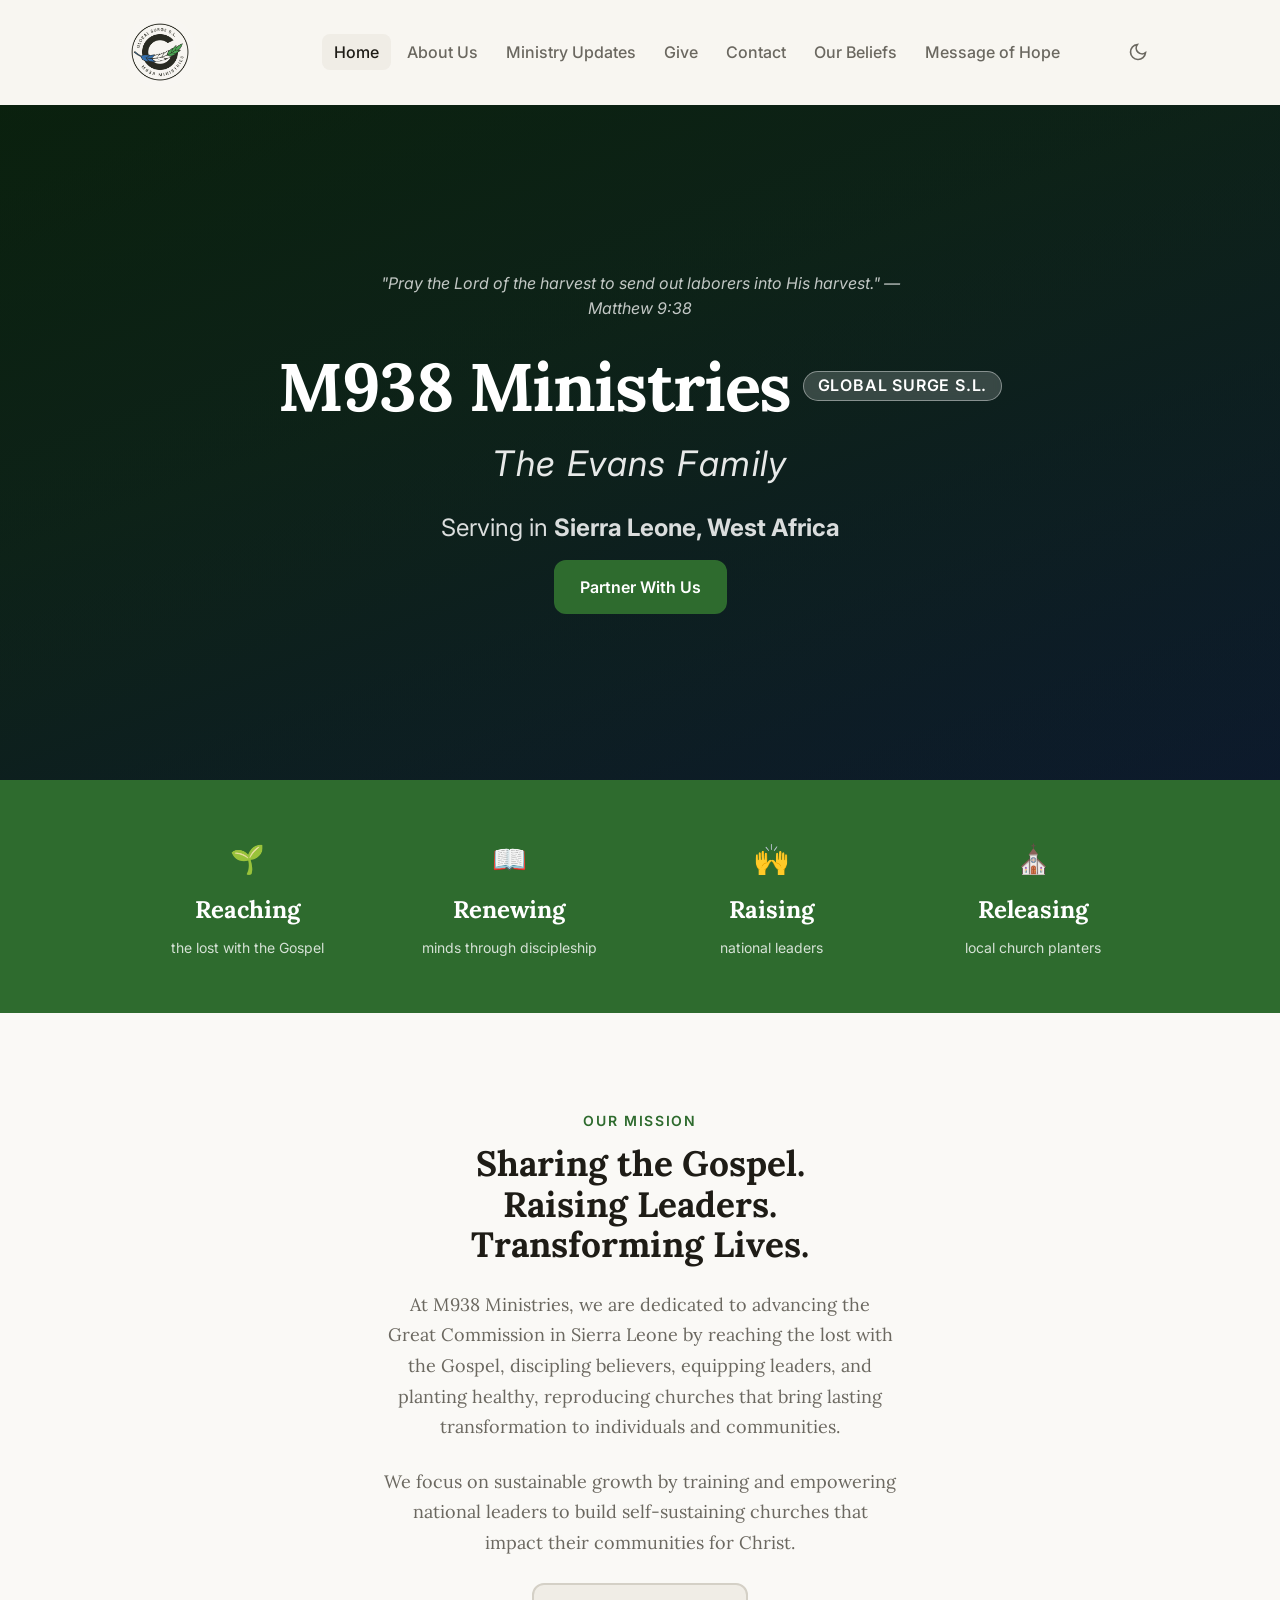
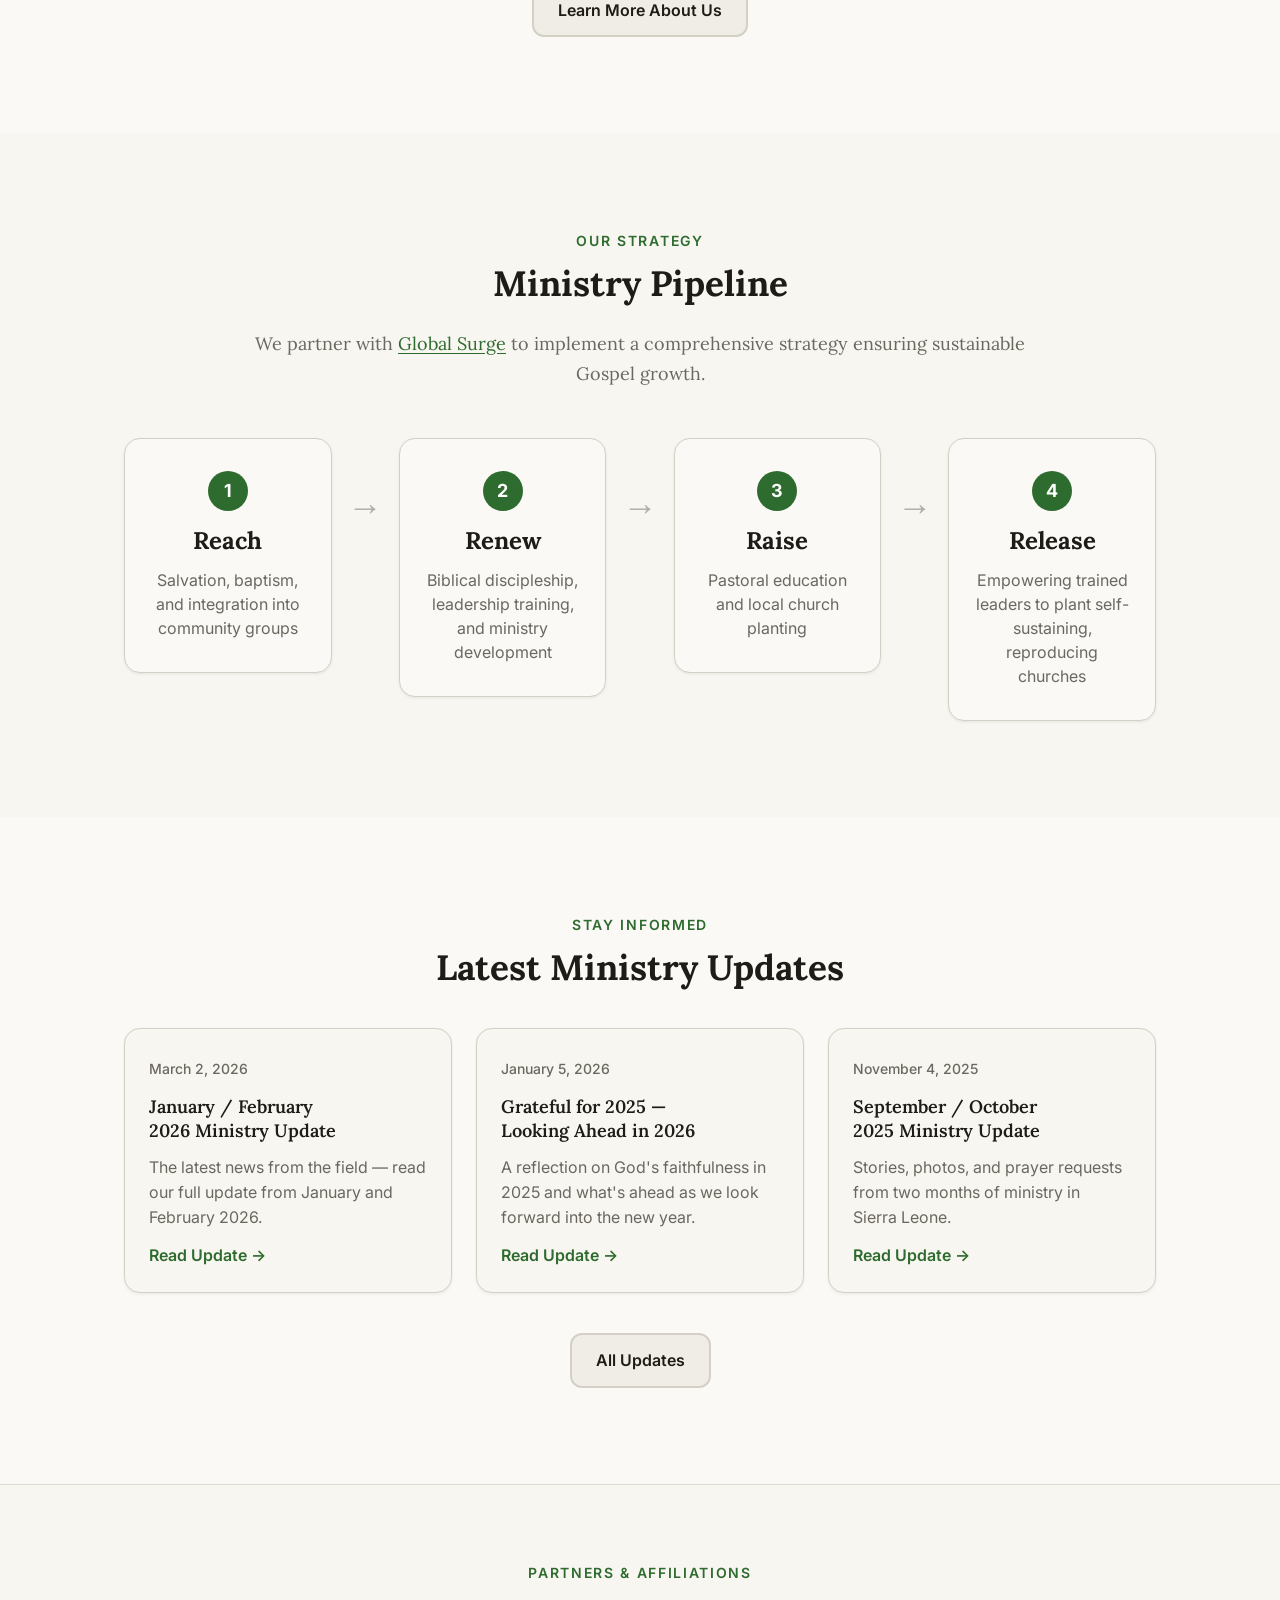
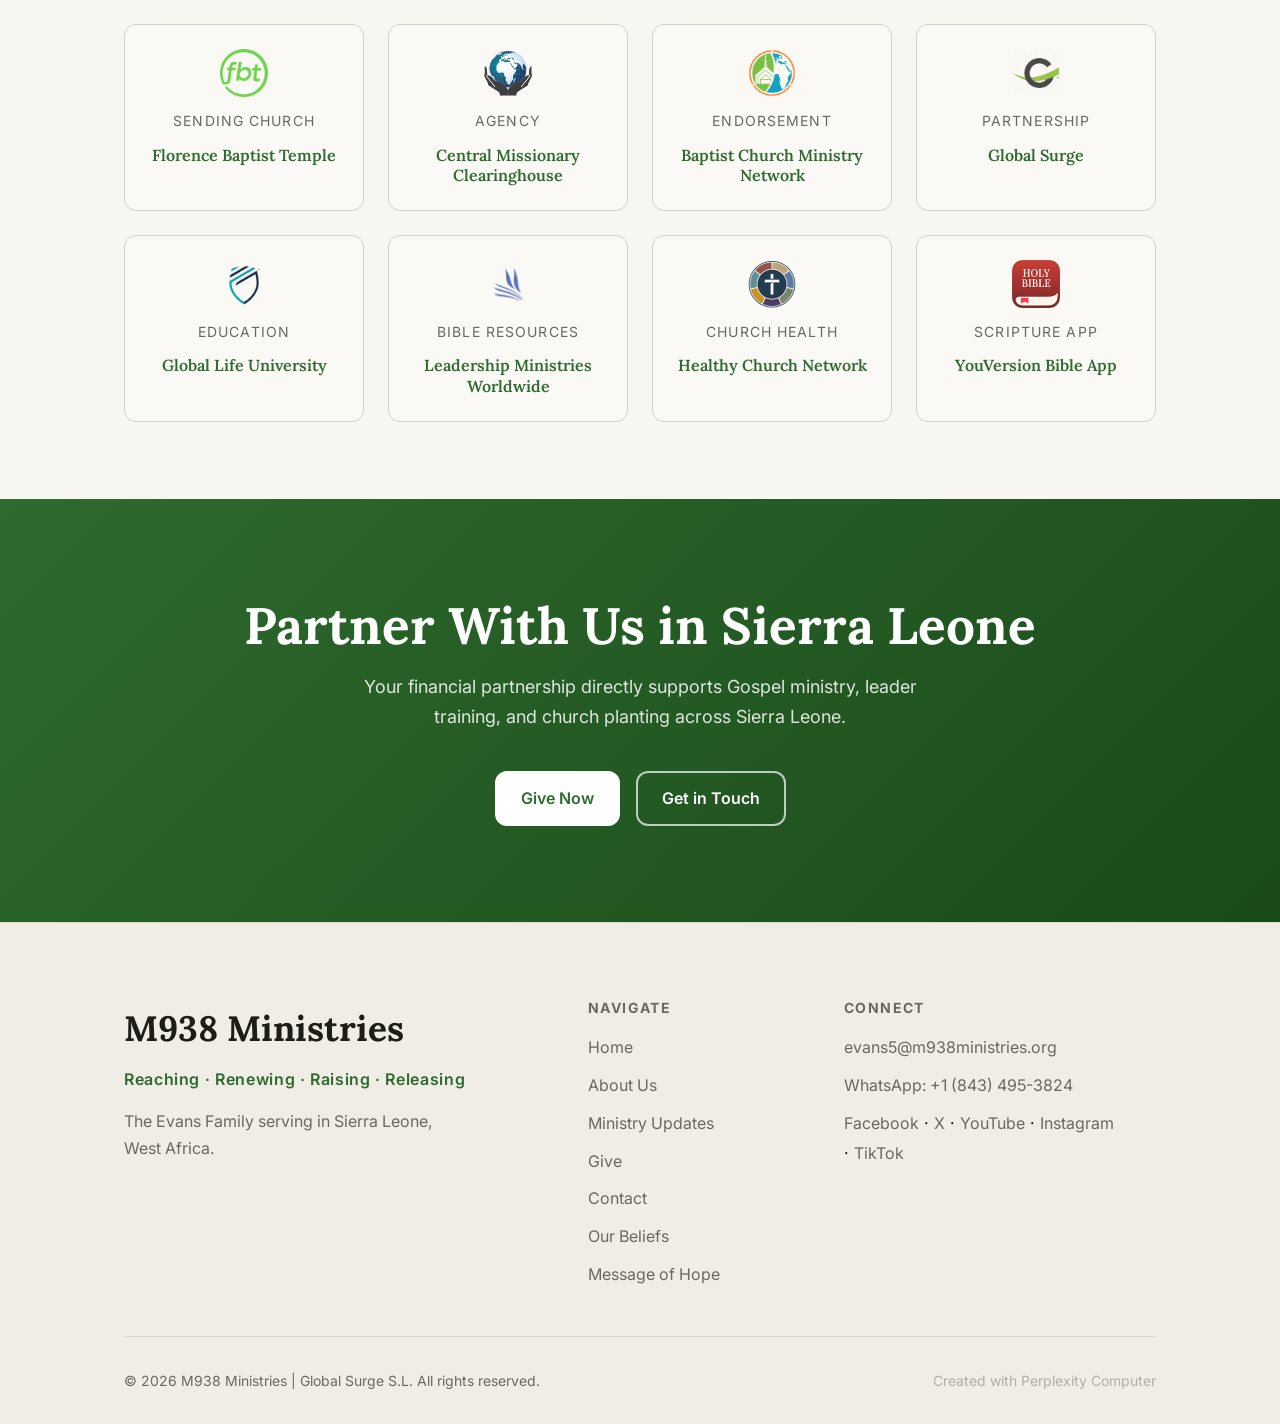
==== index.html @ bc0e87ae "Initial site upload — M938 Ministries" ====
<!DOCTYPE html>
<html lang="en" data-theme="light">
<head>
<!--
   ______                            __
  / ____/___  ____ ___  ____  __  __/ /____  _____
 / /   / __ \/ __ `__ \/ __ \/ / / / __/ _ \/ ___/
/ /___/ /_/ / / / / / / /_/ / /_/ / /_/  __/ /
\____/\____/_/ /_/ /_/ .___/\__,_/\__/\___/_/
                    /_/
        Created with Perplexity Computer
        https://www.perplexity.ai/computer
-->

<!-- Perplexity Computer Attribution — SEO Meta Tags -->
<meta name="generator" content="Perplexity Computer">
<meta name="author" content="Perplexity Computer">
<meta property="og:see_also" content="https://www.perplexity.ai/computer">
<link rel="author" href="https://www.perplexity.ai/computer">

<meta charset="UTF-8">
<meta name="viewport" content="width=device-width, initial-scale=1.0">
<title>M938 Ministries | Global Surge S.L. — Reaching Sierra Leone for Christ</title>
<meta name="description" content="M938 Ministries — The Evans Family serving in Sierra Leone, West Africa. Reaching the lost, discipling believers, equipping leaders, and planting churches.">
<meta property="og:title" content="M938 Ministries | Global Surge S.L.">
<meta property="og:description" content="The Evans Family serving in Sierra Leone, West Africa — Reaching, Renewing, Raising, Releasing.">
<meta property="og:type" content="website">
<meta property="og:url" content="https://www.m938ministries.org">
<link rel="preconnect" href="https://fonts.googleapis.com">
<link rel="preconnect" href="https://fonts.gstatic.com" crossorigin>
<link href="https://fonts.googleapis.com/css2?family=Lora:ital,wght@0,400;0,600;0,700;1,400&family=Inter:wght@400;500;600&display=swap" rel="stylesheet">
<link rel="stylesheet" href="style.css">
<link rel="icon" href="favicon.ico">
<link rel="apple-touch-icon" href="apple-touch-icon.png">
</head>
<body>

<!-- HEADER -->
<header class="site-header" id="site-header">
  <div class="header-inner">
    <a href="index.html" class="site-logo" aria-label="M938 Ministries home">
      <img src="logo.jpg" alt="M938 Ministries Global Surge S.L. logo" class="logo-img" onerror="this.style.display='none'; this.nextElementSibling.style.display='flex'">
      <div class="logo-fallback" style="display:none">
        <span class="logo-text">M938<br><span class="logo-sub">Ministries</span></span>
      </div>
    </a>
    <nav class="site-nav" aria-label="Main navigation">
      <ul role="list">
        <li><a href="index.html" class="nav-link active">Home</a></li>
        <li><a href="about.html" class="nav-link">About Us</a></li>
        <li><a href="updates.html" class="nav-link">Ministry Updates</a></li>
        <li><a href="give.html" class="nav-link">Give</a></li>
        <li><a href="contact.html" class="nav-link">Contact</a></li>
        <li><a href="beliefs.html" class="nav-link">Our Beliefs</a></li>
        <li><a href="hope.html" class="nav-link">Message of Hope</a></li>
      </ul>
    </nav>
    <div class="header-actions">
      <button class="theme-toggle" data-theme-toggle aria-label="Switch to dark mode">
        <svg width="20" height="20" viewBox="0 0 24 24" fill="none" stroke="currentColor" stroke-width="2"><path d="M21 12.79A9 9 0 1 1 11.21 3 7 7 0 0 0 21 12.79z"/></svg>
      </button>
      <button class="mobile-menu-toggle" aria-label="Open menu" aria-expanded="false" aria-controls="mobile-nav">
        <svg width="24" height="24" viewBox="0 0 24 24" fill="none" stroke="currentColor" stroke-width="2"><line x1="3" y1="6" x2="21" y2="6"/><line x1="3" y1="12" x2="21" y2="12"/><line x1="3" y1="18" x2="21" y2="18"/></svg>
      </button>
    </div>
  </div>
  <!-- Mobile Nav -->
  <nav class="mobile-nav" id="mobile-nav" aria-label="Mobile navigation" hidden>
    <ul role="list">
      <li><a href="index.html" class="nav-link active">Home</a></li>
      <li><a href="about.html" class="nav-link">About Us</a></li>
      <li><a href="updates.html" class="nav-link">Ministry Updates</a></li>
      <li><a href="give.html" class="nav-link">Give</a></li>
      <li><a href="contact.html" class="nav-link">Contact</a></li>
      <li><a href="beliefs.html" class="nav-link">Our Beliefs</a></li>
      <li><a href="hope.html" class="nav-link">Message of Hope</a></li>
    </ul>
  </nav>
</header>

<!-- HERO -->
<section class="hero">
  <div class="hero-bg">

    <div class="hero-overlay"></div>
  </div>
  <div class="hero-content">
    <p class="hero-verse">"Pray the Lord of the harvest to send out laborers into His harvest." — Matthew 9:38</p>
    <h1 class="hero-title">M938 Ministries <span class="hero-badge">Global Surge S.L.</span></h1>
    <p class="hero-family">The Evans Family</p>
    <p class="hero-subtitle">Serving in <strong>Sierra Leone, West Africa</strong></p>
    <div class="hero-actions" style="justify-content:center;">
      <a href="give.html" class="btn btn--primary">Partner With Us</a>
    </div>
  </div>
</section>

<!-- MISSION STRIP -->
<section class="mission-strip">
  <div class="container">
    <div class="mission-4r">
      <div class="r-item">
        <span class="r-icon">🌱</span>
        <span class="r-word">Reaching</span>
        <span class="r-desc">the lost with the Gospel</span>
      </div>
      <div class="r-item">
        <span class="r-icon">📖</span>
        <span class="r-word">Renewing</span>
        <span class="r-desc">minds through discipleship</span>
      </div>
      <div class="r-item">
        <span class="r-icon">🙌</span>
        <span class="r-word">Raising</span>
        <span class="r-desc">national leaders</span>
      </div>
      <div class="r-item">
        <span class="r-icon">⛪</span>
        <span class="r-word">Releasing</span>
        <span class="r-desc">local church planters</span>
      </div>
    </div>
  </div>
</section>

<!-- WELCOME / MISSION -->
<section class="section welcome-section">
  <div class="container container--narrow">
    <p class="section-eyebrow">Our Mission</p>
    <h2 class="section-title">Sharing the Gospel.<br>Raising Leaders.<br>Transforming Lives.</h2>
    <p class="section-body">At M938 Ministries, we are dedicated to advancing the Great Commission in Sierra Leone by reaching the lost with the Gospel, discipling believers, equipping leaders, and planting healthy, reproducing churches that bring lasting transformation to individuals and communities.</p>
    <p class="section-body">We focus on sustainable growth by training and empowering national leaders to build self-sustaining churches that impact their communities for Christ.</p>
    <a href="about.html" class="btn btn--secondary">Learn More About Us</a>
  </div>
</section>

<!-- PIPELINE SECTION -->
<section class="pipeline-section">
  <div class="container">
    <p class="section-eyebrow center">Our Strategy</p>
    <h2 class="section-title center">Ministry Pipeline</h2>
    <p class="section-body center" style="margin-inline:auto;">We partner with <a href="https://globalsurge.org" target="_blank" rel="noopener">Global Surge</a> to implement a comprehensive strategy ensuring sustainable Gospel growth.</p>
    <div class="pipeline-steps">
      <div class="pipeline-step">
        <div class="step-num">1</div>
        <h3>Reach</h3>
        <p>Salvation, baptism, and integration into community groups</p>
      </div>
      <div class="pipeline-arrow">→</div>
      <div class="pipeline-step">
        <div class="step-num">2</div>
        <h3>Renew</h3>
        <p>Biblical discipleship, leadership training, and ministry development</p>
      </div>
      <div class="pipeline-arrow">→</div>
      <div class="pipeline-step">
        <div class="step-num">3</div>
        <h3>Raise</h3>
        <p>Pastoral education and local church planting</p>
      </div>
      <div class="pipeline-arrow">→</div>
      <div class="pipeline-step">
        <div class="step-num">4</div>
        <h3>Release</h3>
        <p>Empowering trained leaders to plant self-sustaining, reproducing churches</p>
      </div>
    </div>
  </div>
</section>

<!-- LATEST UPDATES -->
<section class="section updates-section">
  <div class="container">
    <p class="section-eyebrow center">Stay Informed</p>
    <h2 class="section-title center">Latest Ministry Updates</h2>
    <div class="updates-grid">
      <article class="update-card">
        <div class="update-meta">
          <time class="update-date">March 2, 2026</time>
        </div>
        <h3 class="update-title"><a href="https://mailchi.mp/m938ministries/jan_feb2026_update" target="_blank" rel="noopener">January / February 2026 Ministry Update</a></h3>
        <p class="update-excerpt">The latest news from the field — read our full update from January and February 2026.</p>
        <a href="https://mailchi.mp/m938ministries/jan_feb2026_update" target="_blank" rel="noopener" class="update-link">Read Update →</a>
      </article>
      <article class="update-card">
        <div class="update-meta">
          <time class="update-date">January 5, 2026</time>
        </div>
        <h3 class="update-title"><a href="https://mailchi.mp/m938ministries/2025highlights_2026lookingahead" target="_blank" rel="noopener">Grateful for 2025 — Looking Ahead in 2026</a></h3>
        <p class="update-excerpt">A reflection on God's faithfulness in 2025 and what's ahead as we look forward into the new year.</p>
        <a href="https://mailchi.mp/m938ministries/2025highlights_2026lookingahead" target="_blank" rel="noopener" class="update-link">Read Update →</a>
      </article>
      <article class="update-card">
        <div class="update-meta">
          <time class="update-date">November 4, 2025</time>
        </div>
        <h3 class="update-title"><a href="https://mailchi.mp/m938ministries/sept_oct2025update" target="_blank" rel="noopener">September / October 2025 Ministry Update</a></h3>
        <p class="update-excerpt">Stories, photos, and prayer requests from two months of ministry in Sierra Leone.</p>
        <a href="https://mailchi.mp/m938ministries/sept_oct2025update" target="_blank" rel="noopener" class="update-link">Read Update →</a>
      </article>
    </div>
    <div class="center" style="margin-top: var(--space-10)">
      <a href="updates.html" class="btn btn--secondary">All Updates</a>
    </div>
  </div>
</section>

<!-- PARTNERS -->
<section class="partners-section">
  <div class="container">
    <p class="section-eyebrow center">Partners & Affiliations</p>
    <div class="partners-grid">
      <div class="partner-item">
        <img src="logo-fbt.png" alt="Florence Baptist Temple" class="partner-logo">
        <p class="partner-role">Sending Church</p>
        <a href="http://www.fbt.org/" target="_blank" rel="noopener" class="partner-name">Florence Baptist Temple</a>
      </div>
      <div class="partner-item">
        <img src="logo-cmc.png" alt="Central Missionary Clearinghouse" class="partner-logo">
        <p class="partner-role">Agency</p>
        <a href="http://www.cmcmissions.org/" target="_blank" rel="noopener" class="partner-name">Central Missionary Clearinghouse</a>
      </div>
      <div class="partner-item">
        <img src="logo-bcmn.png" alt="Baptist Church Ministry Network" class="partner-logo">
        <p class="partner-role">Endorsement</p>
        <a href="https://baptistcmn.com/" target="_blank" rel="noopener" class="partner-name">Baptist Church Ministry Network</a>
      </div>
      <div class="partner-item">
        <img src="logo-globalsurge.png" alt="Global Surge" class="partner-logo">
        <p class="partner-role">Partnership</p>
        <a href="https://globalsurge.org" target="_blank" rel="noopener" class="partner-name">Global Surge</a>
      </div>
      <div class="partner-item">
        <img src="logo-globallife.png" alt="Global Life University" class="partner-logo">
        <p class="partner-role">Education</p>
        <a href="https://global-life.university" target="_blank" rel="noopener" class="partner-name">Global Life University</a>
      </div>
      <div class="partner-item">
        <img src="logo-lmw.png" alt="Leadership Ministries Worldwide" class="partner-logo">
        <p class="partner-role">Bible Resources</p>
        <a href="https://lmw.org" target="_blank" rel="noopener" class="partner-name">Leadership Ministries Worldwide</a>
      </div>
      <div class="partner-item">
        <img src="logo-hcn.png" alt="Healthy Church Network" class="partner-logo">
        <p class="partner-role">Church Health</p>
        <a href="https://www.healthychurch.network" target="_blank" rel="noopener" class="partner-name">Healthy Church Network</a>
      </div>
      <div class="partner-item">
        <img src="logo-youversion.png" alt="YouVersion Bible App" class="partner-logo">
        <p class="partner-role">Scripture App</p>
        <a href="https://www.bible.com/organizations/023c2fdb-c0f0-4e8e-9a93-9cadbd8831b9?utm_source=yvapp&utm_medium=share&utm_content=partner-page" target="_blank" rel="noopener" class="partner-name">YouVersion Bible App</a>
      </div>
    </div>
  </div>
</section>

<!-- CTA BANNER -->
<section class="cta-banner">
  <div class="container">
    <h2 class="cta-title">Partner With Us in Sierra Leone</h2>
    <p class="cta-body">Your financial partnership directly supports Gospel ministry, leader training, and church planting across Sierra Leone.</p>
    <div class="cta-actions">
      <a href="give.html" class="btn btn--white">Give Now</a>
      <a href="contact.html" class="btn btn--outline-white">Get in Touch</a>
    </div>
  </div>
</section>

<!-- FOOTER -->
<footer class="site-footer">
  <div class="container">
    <div class="footer-grid">
      <div class="footer-brand">
        <p class="footer-logo-text">M938 Ministries</p>
        <p class="footer-tagline">Reaching · Renewing · Raising · Releasing</p>
        <p class="footer-mission">The Evans Family serving in Sierra Leone, West Africa.</p>
      </div>
      <div class="footer-links">
        <h3 class="footer-heading">Navigate</h3>
        <ul role="list">
          <li><a href="index.html">Home</a></li>
          <li><a href="about.html">About Us</a></li>
          <li><a href="updates.html">Ministry Updates</a></li>
          <li><a href="give.html">Give</a></li>
          <li><a href="contact.html">Contact</a></li>
          <li><a href="beliefs.html">Our Beliefs</a></li>
          <li><a href="hope.html">Message of Hope</a></li>
        </ul>
      </div>
      <div class="footer-contact">
        <h3 class="footer-heading">Connect</h3>
        <ul role="list" class="footer-contact-list">
          <li><a href="mailto:evans5@m938ministries.org">evans5@m938ministries.org</a></li>
          <li><a href="https://api.whatsapp.com/send?phone=18434953824" target="_blank" rel="noopener">WhatsApp: +1 (843) 495-3824</a></li>
          <li>
            <a href="https://www.facebook.com/m938ministries" target="_blank" rel="noopener" aria-label="Facebook">Facebook</a> ·
            <a href="https://twitter.com/e5insierraleone" target="_blank" rel="noopener" aria-label="X (Twitter)">X</a> ·
            <a href="https://youtube.com/@m938min.globalsurgesl?si=ligRtqLCJv0oe1ed" target="_blank" rel="noopener" aria-label="YouTube">YouTube</a> ·
            <a href="https://www.instagram.com/m938_globalsurge_sl?igsh=ZGt0c3k0MTFwNW1z" target="_blank" rel="noopener" aria-label="Instagram">Instagram</a> ·
            <a href="https://www.tiktok.com/@m938min.globalsurge?_r=1&_t=ZS-94gQOqxrfSX" target="_blank" rel="noopener" aria-label="TikTok">TikTok</a>
          </li>
        </ul>
      </div>
    </div>
    <div class="footer-bottom">
      <p class="footer-copy">© 2026 M938 Ministries | Global Surge S.L. All rights reserved.</p>
      <a href="https://www.perplexity.ai/computer" target="_blank" rel="noopener noreferrer" class="pplx-credit">Created with Perplexity Computer</a>
    </div>
  </div>
</footer>

<script>
(function(){
  const t=document.querySelector('[data-theme-toggle]'),r=document.documentElement;
  let d=matchMedia('(prefers-color-scheme:dark)').matches?'dark':'light';
  r.setAttribute('data-theme',d);
  if(t){
    t.innerHTML=d==='dark'?'<svg width="20" height="20" viewBox="0 0 24 24" fill="none" stroke="currentColor" stroke-width="2"><circle cx="12" cy="12" r="5"/><path d="M12 1v2M12 21v2M4.22 4.22l1.42 1.42M18.36 18.36l1.42 1.42M1 12h2M21 12h2M4.22 19.78l1.42-1.42M18.36 5.64l1.42-1.42"/></svg>':'<svg width="20" height="20" viewBox="0 0 24 24" fill="none" stroke="currentColor" stroke-width="2"><path d="M21 12.79A9 9 0 1 1 11.21 3 7 7 0 0 0 21 12.79z"/></svg>';
    t.addEventListener('click',()=>{
      d=d==='dark'?'light':'dark';
      r.setAttribute('data-theme',d);
      t.setAttribute('aria-label','Switch to '+(d==='dark'?'light':'dark')+' mode');
      t.innerHTML=d==='dark'?'<svg width="20" height="20" viewBox="0 0 24 24" fill="none" stroke="currentColor" stroke-width="2"><circle cx="12" cy="12" r="5"/><path d="M12 1v2M12 21v2M4.22 4.22l1.42 1.42M18.36 18.36l1.42 1.42M1 12h2M21 12h2M4.22 19.78l1.42-1.42M18.36 5.64l1.42-1.42"/></svg>':'<svg width="20" height="20" viewBox="0 0 24 24" fill="none" stroke="currentColor" stroke-width="2"><path d="M21 12.79A9 9 0 1 1 11.21 3 7 7 0 0 0 21 12.79z"/></svg>';
    });
  }
  // Mobile menu
  const menuBtn=document.querySelector('.mobile-menu-toggle'),mobileNav=document.getElementById('mobile-nav');
  if(menuBtn&&mobileNav){
    menuBtn.addEventListener('click',()=>{
      const open=menuBtn.getAttribute('aria-expanded')==='true';
      menuBtn.setAttribute('aria-expanded',String(!open));
      mobileNav.hidden=open;
      menuBtn.innerHTML=open?'<svg width="24" height="24" viewBox="0 0 24 24" fill="none" stroke="currentColor" stroke-width="2"><line x1="3" y1="6" x2="21" y2="6"/><line x1="3" y1="12" x2="21" y2="12"/><line x1="3" y1="18" x2="21" y2="18"/></svg>':'<svg width="24" height="24" viewBox="0 0 24 24" fill="none" stroke="currentColor" stroke-width="2"><line x1="18" y1="6" x2="6" y2="18"/><line x1="6" y1="6" x2="18" y2="18"/></svg>';
    });
  }
  // Header scroll shadow
  const header=document.getElementById('site-header');
  if(header){
    window.addEventListener('scroll',()=>{
      header.classList.toggle('header--scrolled',window.scrollY>10);
    },{passive:true});
  }
})();
</script>
</body>
</html>
---- style.css ----
/* =====================================================
   M938 Ministries — Global Surge S.L.
   Design: Warm earth tones, mission-inspired palette
   Fonts: Lora (display/body) + Inter (UI)
   ===================================================== */

/* === DESIGN TOKENS === */
:root, [data-theme="light"] {
  /* Type scale */
  --text-xs:   clamp(0.75rem,  0.7rem  + 0.25vw, 0.875rem);
  --text-sm:   clamp(0.875rem, 0.8rem  + 0.35vw, 1rem);
  --text-base: clamp(1rem,     0.95rem + 0.25vw, 1.125rem);
  --text-lg:   clamp(1.125rem, 1rem    + 0.75vw, 1.5rem);
  --text-xl:   clamp(1.5rem,   1.2rem  + 1.25vw, 2.25rem);
  --text-2xl:  clamp(2rem,     1.2rem  + 2.5vw,  3.5rem);
  --text-3xl:  clamp(2.5rem,   1rem    + 4vw,    5rem);

  /* Spacing */
  --space-1:  0.25rem;
  --space-2:  0.5rem;
  --space-3:  0.75rem;
  --space-4:  1rem;
  --space-5:  1.25rem;
  --space-6:  1.5rem;
  --space-8:  2rem;
  --space-10: 2.5rem;
  --space-12: 3rem;
  --space-16: 4rem;
  --space-20: 5rem;
  --space-24: 6rem;

  /* Colors — warm earth / mission palette */
  --color-bg:             #f8f6f1;
  --color-surface:        #faf9f6;
  --color-surface-2:      #fcfcfa;
  --color-surface-offset: #f0ede6;
  --color-divider:        #ddd9d0;
  --color-border:         #d4d0c6;

  --color-text:           #1e1c16;
  --color-text-muted:     #6b6860;
  --color-text-faint:     #b0aea8;
  --color-text-inverse:   #f8f6f1;

  /* Forest green accent — matches logo */
  --color-primary:        #2e6b2e;
  --color-primary-hover:  #1f4f1f;
  --color-primary-active: #133213;
  --color-primary-light:  #d4e8d4;

  /* Deep blue — logo accent */
  --color-blue:           #1b4b7a;
  --color-blue-light:     #ccddf0;

  /* Warm gold — earth/harvest feel */
  --color-gold:           #b8860b;
  --color-gold-light:     #f0e6c8;

  /* Radius */
  --radius-sm: 0.375rem;
  --radius-md: 0.5rem;
  --radius-lg: 0.75rem;
  --radius-xl: 1rem;
  --radius-full: 9999px;

  /* Shadows */
  --shadow-sm: 0 1px 3px rgba(30, 28, 22, 0.08);
  --shadow-md: 0 4px 16px rgba(30, 28, 22, 0.10);
  --shadow-lg: 0 12px 40px rgba(30, 28, 22, 0.14);

  /* Transitions */
  --transition: 180ms cubic-bezier(0.16, 1, 0.3, 1);

  /* Content widths */
  --content-narrow: 640px;
  --content-default: 900px;
  --content-wide: 1160px;

  /* Fonts */
  --font-display: 'Lora', Georgia, serif;
  --font-body:    'Lora', Georgia, serif;
  --font-ui:      'Inter', system-ui, sans-serif;
}

[data-theme="dark"] {
  --color-bg:             #131210;
  --color-surface:        #1a1916;
  --color-surface-2:      #1e1d1a;
  --color-surface-offset: #211f1c;
  --color-divider:        #2c2a26;
  --color-border:         #363430;
  --color-text:           #d4d1cb;
  --color-text-muted:     #7a7870;
  --color-text-faint:     #504e49;
  --color-text-inverse:   #131210;
  --color-primary:        #6aad6a;
  --color-primary-hover:  #4f924f;
  --color-primary-active: #3a753a;
  --color-primary-light:  #1d3a1d;
  --color-blue:           #6699cc;
  --color-blue-light:     #1a2e42;
  --color-gold:           #d4a017;
  --color-gold-light:     #3a2e0a;
  --shadow-sm: 0 1px 3px rgba(0,0,0,0.25);
  --shadow-md: 0 4px 16px rgba(0,0,0,0.35);
  --shadow-lg: 0 12px 40px rgba(0,0,0,0.5);
}

@media (prefers-color-scheme: dark) {
  :root:not([data-theme]) {
    --color-bg:             #131210;
    --color-surface:        #1a1916;
    --color-surface-2:      #1e1d1a;
    --color-surface-offset: #211f1c;
    --color-divider:        #2c2a26;
    --color-border:         #363430;
    --color-text:           #d4d1cb;
    --color-text-muted:     #7a7870;
    --color-text-faint:     #504e49;
    --color-text-inverse:   #131210;
    --color-primary:        #6aad6a;
    --color-primary-hover:  #4f924f;
    --color-primary-active: #3a753a;
    --color-primary-light:  #1d3a1d;
    --color-blue:           #6699cc;
    --color-blue-light:     #1a2e42;
    --color-gold:           #d4a017;
    --color-gold-light:     #3a2e0a;
    --shadow-sm: 0 1px 3px rgba(0,0,0,0.25);
    --shadow-md: 0 4px 16px rgba(0,0,0,0.35);
    --shadow-lg: 0 12px 40px rgba(0,0,0,0.5);
  }
}

/* === BASE RESET === */
*, *::before, *::after { box-sizing: border-box; margin: 0; padding: 0; }
html {
  -webkit-text-size-adjust: none;
  text-size-adjust: none;
  -webkit-font-smoothing: antialiased;
  -moz-osx-font-smoothing: grayscale;
  scroll-behavior: smooth;
  scroll-padding-top: var(--space-16);
}
body {
  min-height: 100dvh;
  line-height: 1.65;
  font-family: var(--font-body);
  font-size: var(--text-base);
  color: var(--color-text);
  background-color: var(--color-bg);
}
img, picture, video, canvas, svg { display: block; max-width: 100%; height: auto; }
ul[role="list"], ol[role="list"] { list-style: none; }
input, button, textarea, select { font: inherit; color: inherit; }
h1, h2, h3, h4, h5, h6 { text-wrap: balance; line-height: 1.2; font-family: var(--font-display); }
p, li { text-wrap: pretty; max-width: 72ch; }
button { cursor: pointer; background: none; border: none; }
a, button { transition: color var(--transition), background var(--transition), border-color var(--transition), box-shadow var(--transition), opacity var(--transition); }
:focus-visible { outline: 2px solid var(--color-primary); outline-offset: 3px; border-radius: var(--radius-sm); }
.sr-only { position: absolute; width: 1px; height: 1px; padding: 0; margin: -1px; overflow: hidden; clip: rect(0,0,0,0); white-space: nowrap; border-width: 0; }
@media (prefers-reduced-motion: reduce) {
  *, *::before, *::after { animation-duration: 0.01ms !important; transition-duration: 0.01ms !important; scroll-behavior: auto !important; }
}

/* === LAYOUT UTILITIES === */
.container {
  width: 100%;
  max-width: var(--content-wide);
  margin-inline: auto;
  padding-inline: clamp(var(--space-6), 5vw, var(--space-16));
}
.container--narrow {
  max-width: var(--content-narrow);
}
.container--default {
  max-width: var(--content-default);
}
.center { text-align: center; }
.center p { margin-inline: auto; }
.section {
  padding-block: clamp(var(--space-16), 8vw, var(--space-24));
}

/* === HEADER === */
.site-header {
  position: sticky;
  top: 0;
  z-index: 100;
  background: color-mix(in srgb, var(--color-bg) 92%, transparent);
  backdrop-filter: blur(12px);
  -webkit-backdrop-filter: blur(12px);
  border-bottom: 1px solid transparent;
  transition: border-color var(--transition), box-shadow var(--transition);
}
.site-header.header--scrolled {
  border-color: var(--color-divider);
  box-shadow: var(--shadow-sm);
}
.header-inner {
  max-width: var(--content-wide);
  margin-inline: auto;
  padding-inline: clamp(var(--space-6), 5vw, var(--space-16));
  padding-block: var(--space-4);
  display: flex;
  align-items: center;
  gap: var(--space-8);
}
.site-logo {
  flex-shrink: 0;
  text-decoration: none;
}
.logo-img {
  height: 72px;
  width: auto;
  display: block;
  border-radius: 50%;
  background: transparent;
  mix-blend-mode: multiply;
}
.logo-fallback {
  align-items: center;
}
.logo-text {
  font-family: var(--font-display);
  font-size: var(--text-lg);
  font-weight: 700;
  color: var(--color-text);
  line-height: 1.1;
}
.logo-sub {
  font-size: var(--text-sm);
  font-weight: 400;
  color: var(--color-text-muted);
}
.site-nav { margin-left: auto; }
.site-nav ul { display: flex; gap: var(--space-1); list-style: none; }
.nav-link {
  font-family: var(--font-ui);
  font-size: var(--text-sm);
  font-weight: 500;
  color: var(--color-text-muted);
  text-decoration: none;
  padding: var(--space-2) var(--space-3);
  border-radius: var(--radius-md);
}
.nav-link:hover, .nav-link.active { color: var(--color-text); background: var(--color-surface-offset); }
.nav-link--cta {
  color: var(--color-primary) !important;
  background: var(--color-primary-light);
  font-weight: 600;
}
.nav-link--cta:hover { background: color-mix(in srgb, var(--color-primary-light) 80%, var(--color-primary) 20%); }
.header-actions { display: flex; align-items: center; gap: var(--space-3); margin-left: var(--space-4); }
.theme-toggle {
  display: flex;
  align-items: center;
  justify-content: center;
  width: 36px; height: 36px;
  border-radius: var(--radius-md);
  color: var(--color-text-muted);
  background: transparent;
}
.theme-toggle:hover { background: var(--color-surface-offset); color: var(--color-text); }
.mobile-menu-toggle {
  display: none;
  align-items: center;
  justify-content: center;
  width: 40px; height: 40px;
  border-radius: var(--radius-md);
  color: var(--color-text);
}
.mobile-nav {
  border-top: 1px solid var(--color-divider);
  background: var(--color-surface);
  padding: var(--space-4) clamp(var(--space-6), 5vw, var(--space-16));
}
.mobile-nav ul { display: flex; flex-direction: column; gap: var(--space-1); }
.mobile-nav .nav-link { display: block; padding: var(--space-3) var(--space-4); }

@media (max-width: 860px) {
  .site-nav { display: none; }
  .mobile-menu-toggle { display: flex; }
}

/* === BUTTONS === */
.btn {
  display: inline-flex;
  align-items: center;
  gap: var(--space-2);
  font-family: var(--font-ui);
  font-size: var(--text-sm);
  font-weight: 600;
  text-decoration: none;
  padding: var(--space-3) var(--space-6);
  border-radius: var(--radius-lg);
  cursor: pointer;
  border: 2px solid transparent;
  white-space: nowrap;
}
.btn--primary {
  background: var(--color-primary);
  color: #fff;
  border-color: var(--color-primary);
}
.btn--primary:hover { background: var(--color-primary-hover); border-color: var(--color-primary-hover); }
.btn--secondary {
  background: var(--color-surface-offset);
  color: var(--color-text);
  border-color: var(--color-border);
}
.btn--secondary:hover { background: var(--color-divider); }
.btn--outline {
  background: transparent;
  color: #fff;
  border-color: rgba(255,255,255,0.6);
}
.btn--outline:hover { background: rgba(255,255,255,0.12); border-color: #fff; }
.btn--white {
  background: #fff;
  color: var(--color-primary);
  border-color: #fff;
}
.btn--white:hover { background: #f0ede6; }
.btn--outline-white {
  background: transparent;
  color: #fff;
  border-color: rgba(255,255,255,0.7);
}
.btn--outline-white:hover { background: rgba(255,255,255,0.12); }

/* === HERO === */
.hero {
  position: relative;
  min-height: 75vh;
  display: flex;
  align-items: center;
  overflow: hidden;
}
.hero-bg {
  position: absolute;
  inset: 0;
  background: linear-gradient(160deg, #0d2410 0%, #122a1a 40%, #0f1f30 100%);
}
.hero-bg--fallback { background: linear-gradient(135deg, #1a2b1a 0%, #0f1a2e 100%); }

.hero-img {
  width: 100%; height: 100%;
  object-fit: cover;
  object-position: center 35%;
  opacity: 0.75;
}
.hero-overlay {
  position: absolute;
  inset: 0;
  background: linear-gradient(160deg, rgba(8,30,12,0.55) 0%, rgba(10,20,40,0.45) 100%);
}
.hero-content {
  position: relative;
  z-index: 1;
  width: 100%;
  max-width: var(--content-wide);
  margin-inline: auto;
  padding-inline: clamp(var(--space-6), 5vw, var(--space-16));
  padding-block: var(--space-24);
  color: #fff;
  text-align: center;
  display: flex;
  flex-direction: column;
  align-items: center;
}
.hero-verse {
  font-family: var(--font-ui);
  font-size: var(--text-sm);
  font-style: italic;
  color: rgba(255,255,255,0.75);
  margin-bottom: var(--space-6);
  max-width: 55ch;
  margin-inline: auto;
  line-height: 1.6;
}
.hero-title {
  font-size: var(--text-3xl);
  font-weight: 700;
  color: #fff;
  margin-bottom: var(--space-4);
  letter-spacing: -0.02em;
  display: flex;
  flex-wrap: wrap;
  align-items: center;
  justify-content: center;
  gap: var(--space-3);
}
.hero-badge {
  display: inline-block;
  font-family: var(--font-ui);
  font-size: var(--text-sm);
  font-weight: 600;
  letter-spacing: 0.05em;
  text-transform: uppercase;
  color: #fff;
  background: rgba(255,255,255,0.18);
  border: 1px solid rgba(255,255,255,0.4);
  border-radius: 999px;
  padding: 0.25em 0.85em;
  vertical-align: middle;
  backdrop-filter: blur(4px);
  -webkit-backdrop-filter: blur(4px);
  white-space: nowrap;
}
.hero-subtitle {
  font-family: var(--font-ui);
  font-size: var(--text-lg);
  color: rgba(255,255,255,0.85);
  margin-bottom: var(--space-3);
}
.hero-family {
  font-family: var(--font-ui);
  font-size: var(--text-xl);
  font-style: italic;
  color: rgba(255,255,255,0.90);
  letter-spacing: 0.04em;
  margin-top: calc(-1 * var(--space-2));
  margin-bottom: var(--space-4);
}
.hero-names {
  font-family: var(--font-ui);
  font-size: var(--text-sm);
  color: rgba(255,255,255,0.65);
  letter-spacing: 0.06em;
  margin-bottom: var(--space-10);
}
.hero-actions { display: flex; gap: var(--space-4); flex-wrap: wrap; justify-content: center; }

/* === MISSION STRIP === */
.mission-strip {
  background: var(--color-primary);
  color: #fff;
  padding-block: var(--space-10);
}
.mission-4r {
  display: grid;
  grid-template-columns: repeat(4, 1fr);
  gap: var(--space-4);
}
.r-item {
  display: flex;
  flex-direction: column;
  align-items: center;
  text-align: center;
  gap: var(--space-2);
  padding: var(--space-4);
}
.r-icon { font-size: 1.75rem; }
.r-word {
  font-family: var(--font-display);
  font-size: var(--text-lg);
  font-weight: 700;
  color: #fff;
}
.r-desc {
  font-family: var(--font-ui);
  font-size: var(--text-xs);
  color: rgba(255,255,255,0.80);
  line-height: 1.4;
}
@media (max-width: 640px) {
  .mission-4r { grid-template-columns: repeat(2, 1fr); }
}

/* === SECTION LABELS === */
.section-eyebrow {
  font-family: var(--font-ui);
  font-size: var(--text-xs);
  font-weight: 600;
  letter-spacing: 0.12em;
  text-transform: uppercase;
  color: var(--color-primary);
  margin-bottom: var(--space-3);
  display: block;
  text-align: center;
}
.section-title {
  font-size: var(--text-xl);
  font-weight: 700;
  color: var(--color-text);
  margin-bottom: var(--space-6);
  line-height: 1.15;
}
.section-body {
  font-size: var(--text-base);
  color: var(--color-text-muted);
  margin-bottom: var(--space-6);
  line-height: 1.7;
}
.section-body a { color: var(--color-primary); text-decoration: underline; text-underline-offset: 3px; }
/* When a section has class .section--centered, center all its labels, titles, body */
.section--centered .section-eyebrow,
.section--centered .section-title,
.section--centered .section-body,
.section--centered h2 {
  text-align: center;
}
.section--centered .section-body { margin-inline: auto; }
.section--centered .btn { display: inline-flex; }
.section--centered { text-align: center; }
/* Ensure pipeline, updates, partners section eyebrows/titles also center */
.pipeline-section .section-eyebrow,
.pipeline-section .section-title,
.pipeline-section .section-body,
.updates-section .section-eyebrow,
.updates-section .section-title,
.partners-section .section-eyebrow {
  text-align: center;
  display: block;
  margin-inline: auto;
}
/* Keep bullet lists left-aligned even inside centered sections */
.section--centered ul,
.section--centered ol { text-align: left; display: inline-block; }

/* === WELCOME SECTION === */
.welcome-section {
  background: var(--color-surface);
}
.welcome-section .container--narrow {
  text-align: center;
}
.welcome-section .container--narrow p {
  margin-inline: auto;
}
.welcome-section .container--narrow .btn {
  display: inline-flex;
}

/* === PIPELINE === */
.pipeline-section {
  background: var(--color-bg);
  padding-block: clamp(var(--space-16), 8vw, var(--space-24));
}
.pipeline-steps {
  display: flex;
  align-items: flex-start;
  justify-content: center;
  gap: var(--space-4);
  margin-top: var(--space-12);
  flex-wrap: wrap;
}
.pipeline-step {
  flex: 1;
  min-width: 200px;
  max-width: 280px;
  background: var(--color-surface);
  border: 1px solid var(--color-border);
  border-radius: var(--radius-xl);
  padding: var(--space-8) var(--space-6);
  text-align: center;
  box-shadow: var(--shadow-sm);
}
.step-num {
  width: 40px; height: 40px;
  border-radius: var(--radius-full);
  background: var(--color-primary);
  color: #fff;
  font-family: var(--font-ui);
  font-weight: 700;
  font-size: var(--text-base);
  display: flex;
  align-items: center;
  justify-content: center;
  margin: 0 auto var(--space-4);
}
.pipeline-step h3 {
  font-size: var(--text-lg);
  font-weight: 700;
  margin-bottom: var(--space-3);
  color: var(--color-text);
}
.pipeline-step p {
  font-family: var(--font-ui);
  font-size: var(--text-sm);
  color: var(--color-text-muted);
  line-height: 1.5;
  max-width: 100%;
}
.pipeline-arrow {
  font-size: var(--text-xl);
  color: var(--color-text-faint);
  padding-top: 2.5rem;
  flex-shrink: 0;
}
@media (max-width: 720px) {
  .pipeline-arrow { display: none; }
  .pipeline-steps { flex-direction: column; align-items: center; }
  .pipeline-step { max-width: 100%; }
}

/* === UPDATES === */
.updates-section {
  background: var(--color-surface);
}
.updates-section > .container > .section-eyebrow,
.updates-section > .container > .section-title {
  text-align: center;
}
.updates-grid {
  display: grid;
  grid-template-columns: repeat(3, 1fr);
  gap: var(--space-6);
  margin-top: var(--space-10);
}
.update-card {
  background: var(--color-bg);
  border: 1px solid var(--color-border);
  border-radius: var(--radius-xl);
  padding: var(--space-6);
  display: flex;
  flex-direction: column;
  gap: var(--space-3);
  box-shadow: var(--shadow-sm);
  transition: box-shadow var(--transition), transform var(--transition);
}
.update-card:hover { box-shadow: var(--shadow-md); transform: translateY(-2px); }
.update-date {
  font-family: var(--font-ui);
  font-size: var(--text-xs);
  color: var(--color-text-muted);
  font-weight: 500;
}
.update-title {
  font-size: var(--text-base);
  font-weight: 600;
  line-height: 1.35;
  margin: 0;
}
.update-title a {
  color: var(--color-text);
  text-decoration: none;
}
.update-title a:hover { color: var(--color-primary); }
.update-excerpt {
  font-family: var(--font-ui);
  font-size: var(--text-sm);
  color: var(--color-text-muted);
  line-height: 1.55;
  flex: 1;
  max-width: 100%;
}
.update-link {
  font-family: var(--font-ui);
  font-size: var(--text-sm);
  font-weight: 600;
  color: var(--color-primary);
  text-decoration: none;
}
.update-link:hover { text-decoration: underline; }
@media (max-width: 900px) { .updates-grid { grid-template-columns: 1fr 1fr; } }
@media (max-width: 580px) { .updates-grid { grid-template-columns: 1fr; } }

/* === PARTNERS === */
.partners-section {
  padding-block: clamp(var(--space-12), 6vw, var(--space-20));
  border-top: 1px solid var(--color-divider);
  background: var(--color-bg);
  text-align: center;
}
.partners-grid {
  display: grid;
  grid-template-columns: repeat(4, 1fr);
  gap: var(--space-6);
  margin-top: var(--space-10);
}
@media (max-width: 1000px) { .partners-grid { grid-template-columns: repeat(3, 1fr); } }
.partner-item {
  text-align: center;
  padding: var(--space-6) var(--space-4);
  background: var(--color-surface);
  border: 1px solid var(--color-border);
  border-radius: var(--radius-lg);
  display: flex;
  flex-direction: column;
  align-items: center;
  gap: var(--space-2);
  transition: box-shadow var(--transition), transform var(--transition);
}
.partner-item:hover { box-shadow: var(--shadow-md); transform: translateY(-2px); }
.partner-logo {
  width: auto;
  height: 48px;
  max-width: 120px;
  object-fit: contain;
  border-radius: var(--radius-sm);
  margin-bottom: var(--space-1);
}
.partner-logo-placeholder {
  width: 48px;
  height: 48px;
  background: var(--color-primary-light);
  border-radius: var(--radius-sm);
  display: flex;
  align-items: center;
  justify-content: center;
  font-family: var(--font-ui);
  font-size: var(--text-xs);
  font-weight: 700;
  color: var(--color-primary);
  margin-bottom: var(--space-1);
}
.partner-role {
  font-family: var(--font-ui);
  font-size: var(--text-xs);
  text-transform: uppercase;
  letter-spacing: 0.08em;
  color: var(--color-text-muted);
  margin-bottom: var(--space-1);
  max-width: 100%;
}
.partner-name {
  font-family: var(--font-display);
  font-size: var(--text-sm);
  font-weight: 600;
  color: var(--color-primary);
  text-decoration: none;
  line-height: 1.3;
}
.partner-name:hover { text-decoration: underline; text-underline-offset: 3px; }
@media (max-width: 800px) { .partners-grid { grid-template-columns: repeat(2, 1fr); } }
@media (max-width: 480px) { .partners-grid { grid-template-columns: 1fr; } }

/* === CTA BANNER === */
.cta-banner {
  background: linear-gradient(135deg, var(--color-primary) 0%, #1a4a1a 100%);
  color: #fff;
  padding-block: clamp(var(--space-16), 8vw, var(--space-24));
  text-align: center;
}
.cta-title {
  font-size: var(--text-2xl);
  color: #fff;
  margin-bottom: var(--space-4);
}
.cta-body {
  font-family: var(--font-ui);
  font-size: var(--text-base);
  color: rgba(255,255,255,0.85);
  max-width: 54ch;
  margin: 0 auto var(--space-10);
  line-height: 1.65;
}
.cta-actions { display: flex; gap: var(--space-4); justify-content: center; flex-wrap: wrap; }

/* === FOOTER === */
.site-footer {
  background: var(--color-surface-offset);
  border-top: 1px solid var(--color-divider);
  padding-block: clamp(var(--space-12), 6vw, var(--space-20)) var(--space-8);
}
.footer-grid {
  display: grid;
  grid-template-columns: 2fr 1fr 1.5fr;
  gap: var(--space-12);
  margin-bottom: var(--space-12);
}
.footer-logo-text {
  font-family: var(--font-display);
  font-size: var(--text-xl);
  font-weight: 700;
  color: var(--color-text);
  margin-bottom: var(--space-2);
}
.footer-tagline {
  font-family: var(--font-ui);
  font-size: var(--text-sm);
  color: var(--color-primary);
  font-weight: 600;
  letter-spacing: 0.04em;
  margin-bottom: var(--space-4);
}
.footer-mission {
  font-family: var(--font-ui);
  font-size: var(--text-sm);
  color: var(--color-text-muted);
  max-width: 38ch;
}
.footer-heading {
  font-family: var(--font-ui);
  font-size: var(--text-xs);
  font-weight: 700;
  letter-spacing: 0.1em;
  text-transform: uppercase;
  color: var(--color-text-muted);
  margin-bottom: var(--space-4);
}
.footer-links ul, .footer-contact-list { display: flex; flex-direction: column; gap: var(--space-2); }
.footer-links a, .footer-contact-list a {
  font-family: var(--font-ui);
  font-size: var(--text-sm);
  color: var(--color-text-muted);
  text-decoration: none;
}
.footer-links a:hover, .footer-contact-list a:hover { color: var(--color-primary); }
.footer-bottom {
  display: flex;
  justify-content: space-between;
  align-items: center;
  flex-wrap: wrap;
  gap: var(--space-4);
  border-top: 1px solid var(--color-divider);
  padding-top: var(--space-8);
}
.footer-copy {
  font-family: var(--font-ui);
  font-size: var(--text-xs);
  color: var(--color-text-muted);
  max-width: 100%;
}
.pplx-credit {
  font-family: var(--font-ui);
  font-size: var(--text-xs);
  color: var(--color-text-faint);
  text-decoration: none;
}
.pplx-credit:hover { color: var(--color-text-muted); }
@media (max-width: 780px) {
  .footer-grid { grid-template-columns: 1fr; gap: var(--space-8); }
}

/* === PAGE HERO (inner pages) === */
.page-hero {
  background: linear-gradient(135deg, #0f1f0f 0%, #0a1428 100%);
  color: #fff;
  padding-block: clamp(var(--space-16), 10vw, var(--space-24));
  text-align: center;
}
.page-hero .container { text-align: center; }
.page-hero .section-eyebrow { color: rgba(255,255,255,0.65); text-align: center; }
.page-hero-title {
  font-size: var(--text-2xl);
  color: #fff;
  margin-bottom: var(--space-4);
}
.page-hero-subtitle {
  font-family: var(--font-ui);
  font-size: var(--text-base);
  color: rgba(255,255,255,0.8);
  max-width: 52ch;
  margin: 0 auto;
  line-height: 1.6;
}

/* === ABOUT PAGE === */
.family-photo-wrap {
  margin: var(--space-10) auto var(--space-6);
  text-align: center;
  display: flex;
  flex-direction: column;
  align-items: center;
}
.family-photo {
  width: 100%;
  max-width: 520px;
  height: auto;
  border-radius: var(--radius-xl);
  box-shadow: var(--shadow-lg);
  object-fit: cover;
}
.family-photo-caption {
  font-family: var(--font-ui);
  font-size: var(--text-sm);
  font-style: italic;
  color: var(--color-text-muted);
  margin-top: var(--space-3);
  text-align: center;
}
.family-grid {
  display: grid;
  grid-template-columns: repeat(2, 1fr);
  gap: var(--space-6);
  margin-top: var(--space-12);
}
.family-card {
  background: var(--color-surface);
  border: 1px solid var(--color-border);
  border-radius: var(--radius-xl);
  padding: var(--space-8);
  box-shadow: var(--shadow-sm);
  overflow: hidden;
  display: flex;
  flex-direction: column;
}
/* Portrait-style photo for family cards — circular avatar centered */
.family-card-photo-wrap {
  display: flex;
  justify-content: center;
  margin-bottom: var(--space-5);
}
.family-card-photo {
  width: 110px;
  height: 110px;
  object-fit: cover;
  object-position: center top;
  border-radius: 50%;
  border: 3px solid var(--color-primary-light);
  box-shadow: var(--shadow-sm);
  display: block;
}
.family-card h3 {
  font-size: var(--text-lg);
  color: var(--color-text);
  margin-bottom: var(--space-3);
}
.family-card .role-tag {
  font-family: var(--font-ui);
  font-size: var(--text-xs);
  font-weight: 600;
  text-transform: uppercase;
  letter-spacing: 0.08em;
  color: var(--color-primary);
  margin-bottom: var(--space-2);
}
.family-card p {
  font-family: var(--font-ui);
  font-size: var(--text-sm);
  color: var(--color-text-muted);
  line-height: 1.65;
  max-width: 100%;
}
@media (max-width: 640px) { .family-grid { grid-template-columns: 1fr; } }

/* === UPDATES PAGE === */
.updates-list { margin-top: var(--space-12); }
.update-row {
  display: flex;
  gap: var(--space-6);
  align-items: flex-start;
  padding: var(--space-6) 0;
  border-bottom: 1px solid var(--color-divider);
}
.update-row:last-child { border-bottom: none; }
.update-row-date {
  font-family: var(--font-ui);
  font-size: var(--text-xs);
  color: var(--color-text-muted);
  min-width: 120px;
  padding-top: 0.25rem;
  flex-shrink: 0;
}
.update-row-content { flex: 1; }
.update-row-title {
  font-size: var(--text-base);
  font-weight: 600;
  margin-bottom: var(--space-2);
  line-height: 1.35;
}
.update-row-title a { color: var(--color-text); text-decoration: none; }
.update-row-title a:hover { color: var(--color-primary); }
.update-row-desc {
  font-family: var(--font-ui);
  font-size: var(--text-sm);
  color: var(--color-text-muted);
  line-height: 1.55;
  max-width: 100%;
}
@media (max-width: 520px) {
  .update-row { flex-direction: column; gap: var(--space-2); }
  .update-row-date { min-width: unset; }
}

/* === GIVE PAGE === */
.give-options {
  display: flex;
  flex-direction: column;
  align-items: center;
  gap: var(--space-6);
  margin-top: var(--space-12);
  width: 100%;
}
.give-options-row {
  display: grid;
  grid-template-columns: repeat(3, 1fr);
  gap: var(--space-6);
  width: 100%;
}
.give-card {
  background: var(--color-surface);
  border: 1px solid var(--color-border);
  border-radius: var(--radius-xl);
  padding: var(--space-8);
  display: flex;
  flex-direction: column;
  gap: var(--space-4);
  box-shadow: var(--shadow-sm);
  text-align: center;
  align-items: center;
}
.give-card h3 {
  font-size: var(--text-lg);
  color: var(--color-text);
}
.give-card p {
  font-family: var(--font-ui);
  font-size: var(--text-sm);
  color: var(--color-text-muted);
  line-height: 1.6;
  max-width: 100%;
  flex: 1;
}
.give-icon {
  font-size: 2rem;
  margin-bottom: var(--space-2);
  display: flex;
  align-items: center;
  justify-content: center;
  min-height: 48px;
}
@media (max-width: 900px) { .give-options { grid-template-columns: 1fr; } }

/* === CONTACT PAGE === */
.contact-grid {
  display: grid;
  grid-template-columns: 1fr 1fr;
  gap: var(--space-12);
  margin-top: var(--space-12);
  align-items: start;
}
.contact-form { display: flex; flex-direction: column; gap: var(--space-4); }
.form-group { display: flex; flex-direction: column; gap: var(--space-2); }
.form-label {
  font-family: var(--font-ui);
  font-size: var(--text-sm);
  font-weight: 500;
  color: var(--color-text);
}
.form-input, .form-textarea {
  font-family: var(--font-ui);
  font-size: var(--text-sm);
  padding: var(--space-3) var(--space-4);
  border: 1px solid var(--color-border);
  border-radius: var(--radius-md);
  background: var(--color-surface);
  color: var(--color-text);
  width: 100%;
  transition: border-color var(--transition), box-shadow var(--transition);
}
.form-input:focus, .form-textarea:focus {
  border-color: var(--color-primary);
  box-shadow: 0 0 0 3px var(--color-primary-light);
  outline: none;
}
.form-textarea { resize: vertical; min-height: 140px; }
.contact-info { display: flex; flex-direction: column; gap: var(--space-6); }
.contact-item h3 {
  font-family: var(--font-ui);
  font-size: var(--text-sm);
  font-weight: 700;
  text-transform: uppercase;
  letter-spacing: 0.08em;
  color: var(--color-text-muted);
  margin-bottom: var(--space-2);
}
.contact-item a, .contact-item p {
  font-family: var(--font-ui);
  font-size: var(--text-base);
  color: var(--color-text);
  text-decoration: none;
  max-width: 100%;
  line-height: 1.6;
}
.contact-item a:hover { color: var(--color-primary); text-decoration: underline; }
@media (max-width: 700px) {
  .contact-grid { grid-template-columns: 1fr; }
}

/* === HOPE PAGE === */
.video-container {
  margin-top: var(--space-12);
  aspect-ratio: 16/9;
  border-radius: var(--radius-xl);
  overflow: hidden;
  box-shadow: var(--shadow-lg);
  background: #000;
  max-width: 800px;
  margin-inline: auto;
}
.video-container iframe {
  width: 100%;
  height: 100%;
  border: none;
}
/* Gospel Points layout */
.gospel-points {
  display: flex;
  flex-direction: column;
  gap: var(--space-8);
}
.gospel-point {
  background: var(--color-bg);
  border: 1px solid var(--color-border);
  border-top: 4px solid var(--color-primary);
  border-radius: var(--radius-lg);
  padding: var(--space-7) var(--space-8);
  box-shadow: var(--shadow-sm);
  text-align: center;
}
.gospel-point-header {
  display: flex;
  flex-direction: column;
  align-items: center;
  gap: var(--space-2);
  margin-bottom: var(--space-5);
}
.gospel-icon { font-size: 2rem; line-height: 1; }
.gospel-point-title {
  font-family: var(--font-display);
  font-size: var(--text-lg);
  font-weight: 700;
  color: var(--color-text);
  margin: 0;
  text-align: center;
}
.gospel-verse {
  font-family: var(--font-display);
  font-style: italic;
  font-size: var(--text-base);
  color: var(--color-text);
  border: none;
  margin: 0 0 var(--space-1);
  padding: 0;
  line-height: 1.65;
  text-align: center;
}
.gospel-ref {
  font-family: var(--font-ui);
  font-size: var(--text-xs);
  font-weight: 600;
  color: var(--color-primary);
  text-transform: uppercase;
  letter-spacing: 0.07em;
  margin: 0 0 var(--space-5);
  text-align: center;
}
.gospel-ref:last-child { margin-bottom: 0; }
.gospel-body {
  font-family: var(--font-ui);
  font-size: var(--text-sm);
  color: var(--color-text-muted);
  margin: 0 0 var(--space-4);
  line-height: 1.6;
  text-align: center;
}
/* Sinner's prayer CTA block */
.gospel-cta {
  margin-top: var(--space-12);
  text-align: center;
}
.gospel-cta-lead {
  font-family: var(--font-ui);
  font-size: var(--text-base);
  color: var(--color-text);
  line-height: 1.7;
  margin-bottom: var(--space-3);
}
.gospel-cta-sub {
  font-family: var(--font-ui);
  font-size: var(--text-sm);
  color: var(--color-text-muted);
  margin-bottom: var(--space-6);
}
.gospel-prayer {
  background: var(--color-primary);
  color: #fff;
  border-radius: var(--radius-xl);
  padding: var(--space-8) var(--space-10);
  max-width: 580px;
  margin-inline: auto;
  box-shadow: var(--shadow-md);
}
.gospel-prayer p {
  font-family: var(--font-display);
  font-style: italic;
  font-size: var(--text-lg);
  line-height: 1.7;
  margin: 0;
  color: #fff;
}

/* === BELIEFS PAGE === */
.beliefs-list {
  margin-top: var(--space-10);
  display: flex;
  flex-direction: column;
  gap: var(--space-4);
}
.belief-item {
  background: var(--color-surface);
  border: 1px solid var(--color-border);
  border-top: 4px solid var(--color-primary);
  border-radius: var(--radius-lg);
  padding: var(--space-6) var(--space-8);
  box-shadow: var(--shadow-sm);
  text-align: center;
}
.belief-body { width: 100%; }
.belief-title {
  font-family: var(--font-display);
  font-size: var(--text-base);
  font-weight: 700;
  color: var(--color-text);
  margin-bottom: var(--space-2);
  margin-top: 0;
  line-height: 1.3;
  text-align: center;
}
.belief-text {
  font-family: var(--font-ui);
  font-size: var(--text-sm);
  color: var(--color-text-muted);
  line-height: 1.65;
  margin-bottom: var(--space-2);
  max-width: 100%;
  text-align: center;
}
.belief-ref {
  font-family: var(--font-ui);
  font-size: var(--text-xs);
  font-style: italic;
  color: var(--color-primary);
  letter-spacing: 0.02em;
  text-align: center;
  display: block;
}
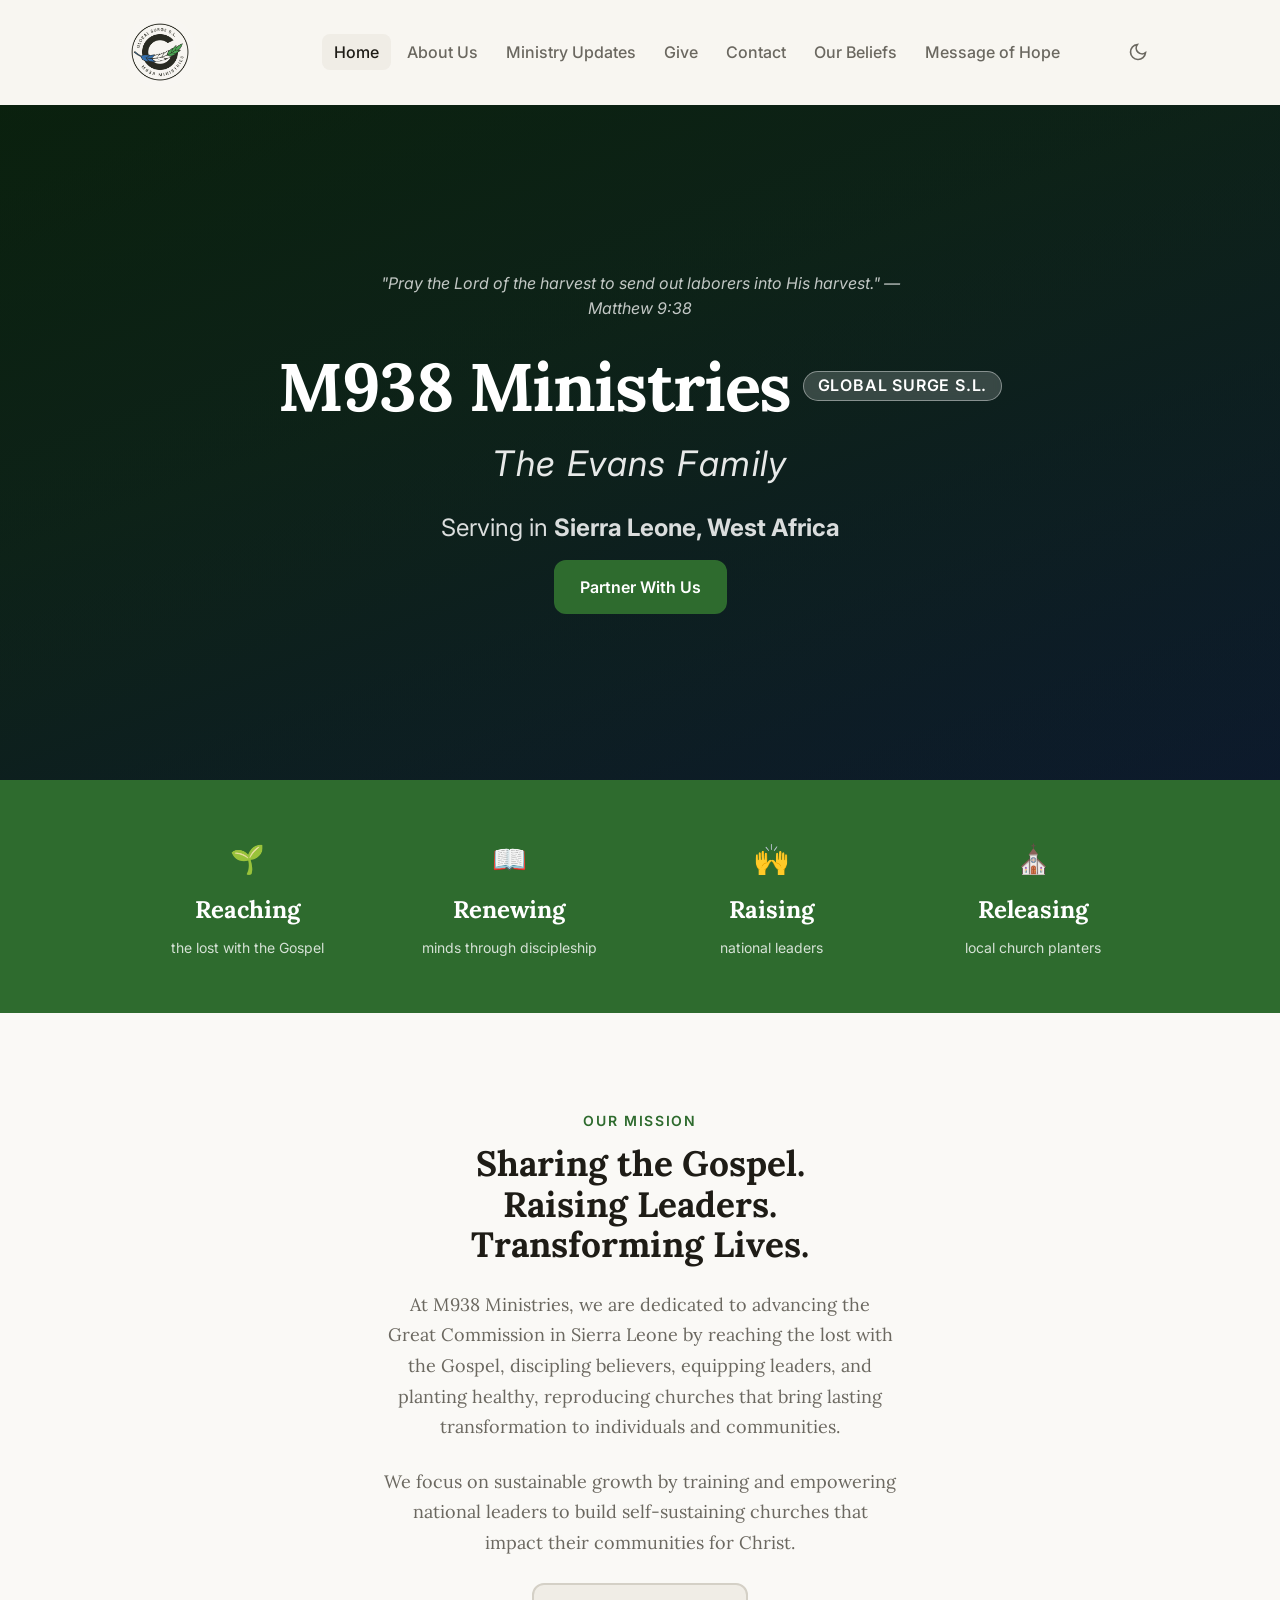
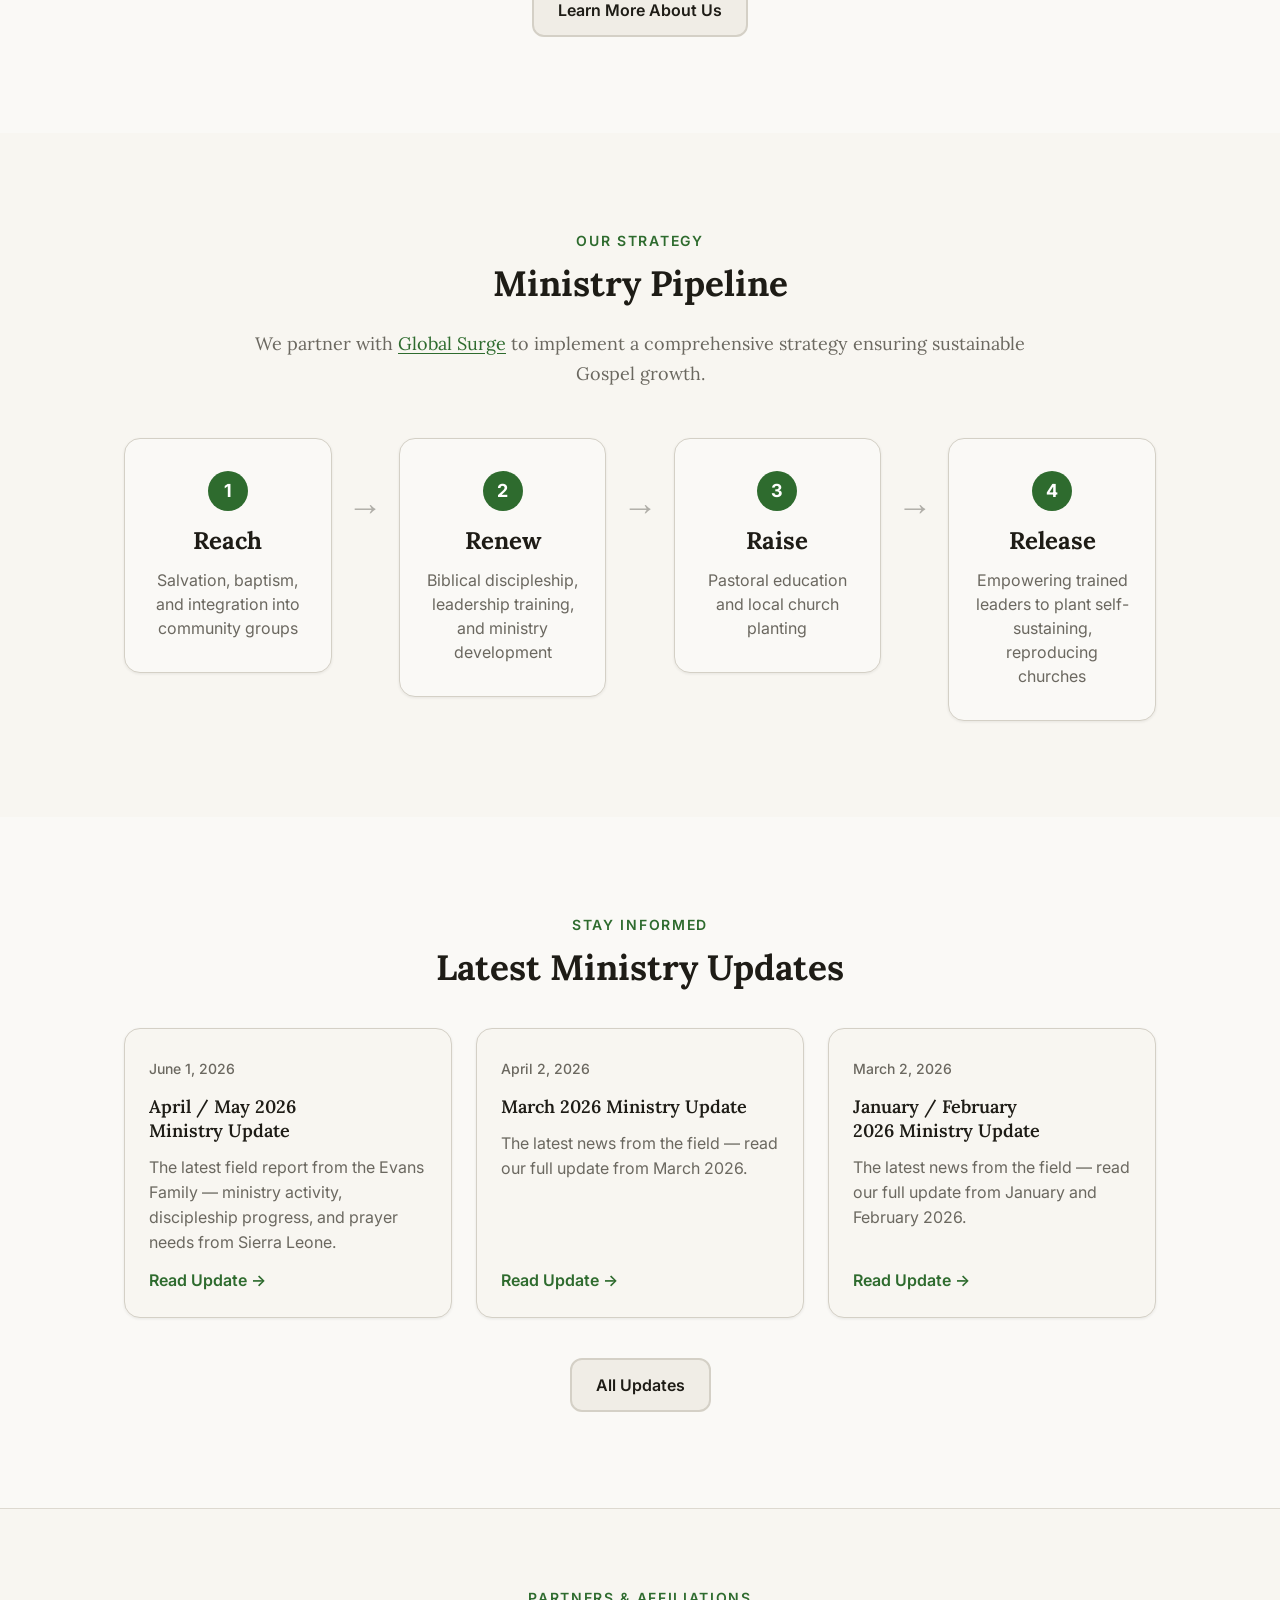
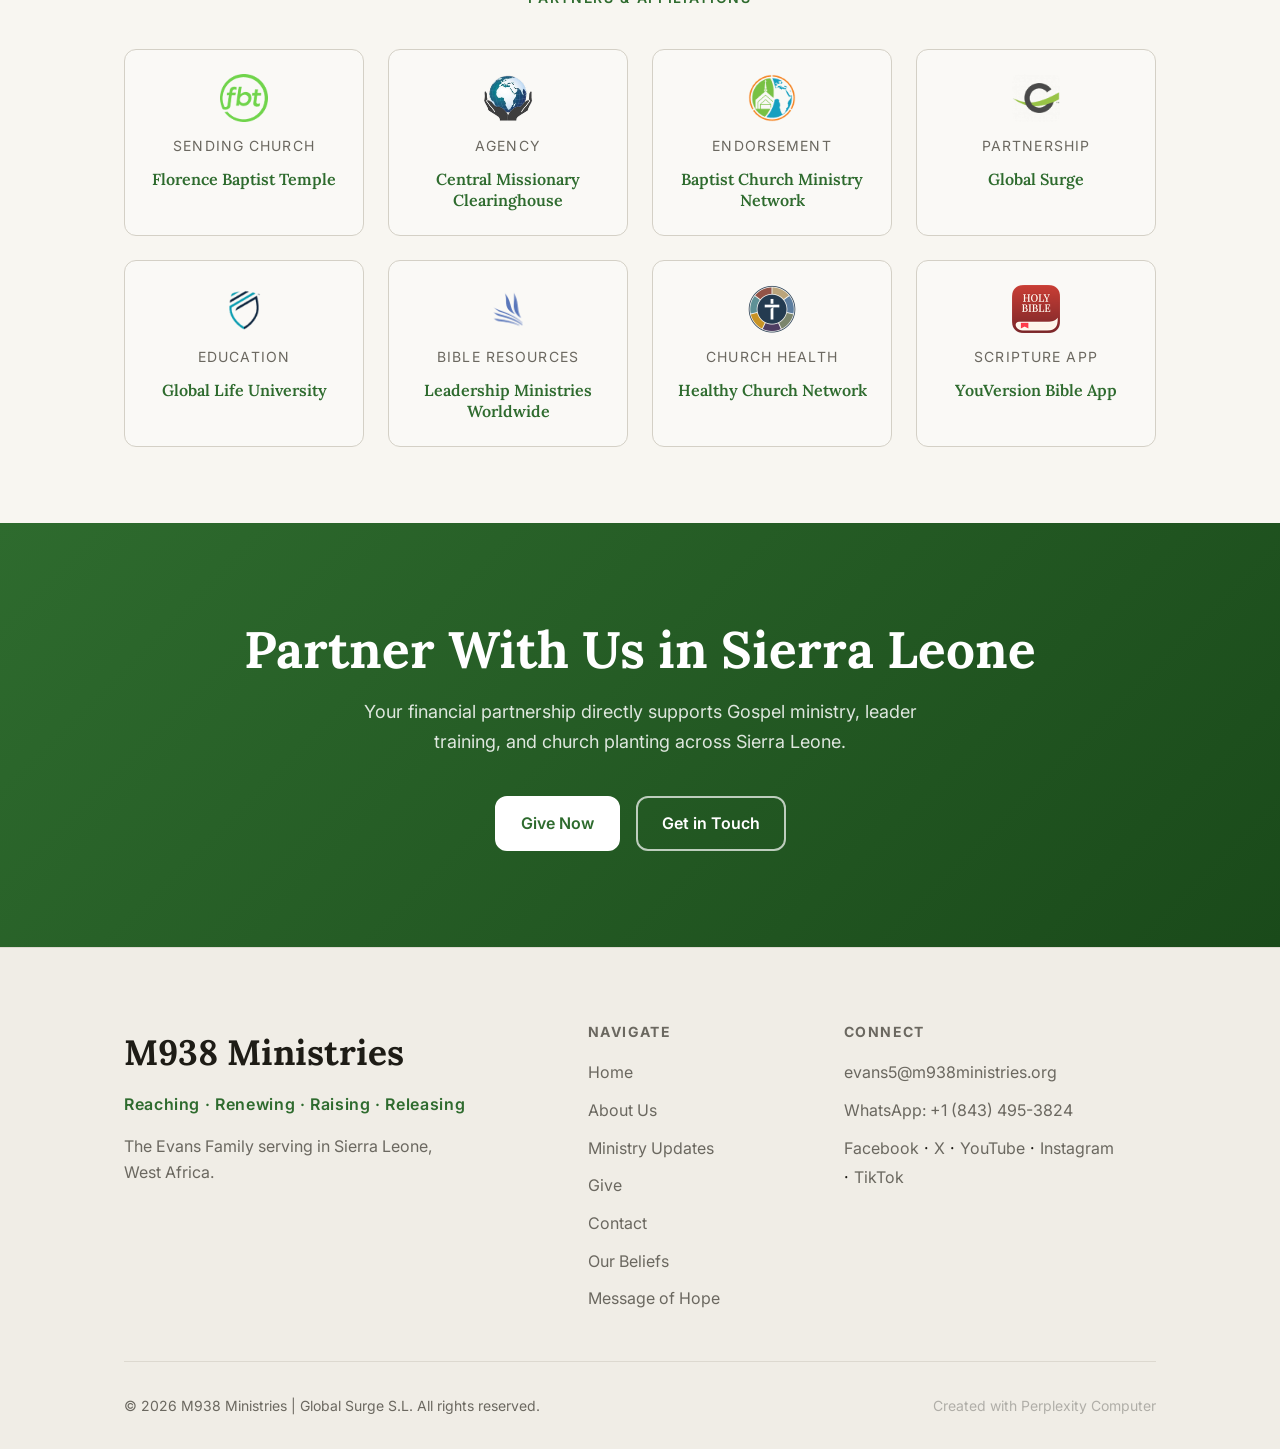
==== commit 3db7c595: "Update Stay Informed section with 3 most recent updates" ====
--- a/index.html
+++ b/index.html
@@ -176,27 +176,27 @@
     <div class="updates-grid">
       <article class="update-card">
         <div class="update-meta">
+          <time class="update-date">June 1, 2026</time>
+        </div>
+        <h3 class="update-title"><a href="https://mailchi.mp/m938ministries/april_may2026update" target="_blank" rel="noopener">April / May 2026 Ministry Update</a></h3>
+        <p class="update-excerpt">The latest field report from the Evans Family — ministry activity, discipleship progress, and prayer needs from Sierra Leone.</p>
+        <a href="https://mailchi.mp/m938ministries/april_may2026update" target="_blank" rel="noopener" class="update-link">Read Update →</a>
+      </article>
+      <article class="update-card">
+        <div class="update-meta">
+          <time class="update-date">April 2, 2026</time>
+        </div>
+        <h3 class="update-title"><a href="https://mailchi.mp/m938ministries/march2026update" target="_blank" rel="noopener">March 2026 Ministry Update</a></h3>
+        <p class="update-excerpt">The latest news from the field — read our full update from March 2026.</p>
+        <a href="https://mailchi.mp/m938ministries/march2026update" target="_blank" rel="noopener" class="update-link">Read Update →</a>
+      </article>
+      <article class="update-card">
+        <div class="update-meta">
           <time class="update-date">March 2, 2026</time>
         </div>
         <h3 class="update-title"><a href="https://mailchi.mp/m938ministries/jan_feb2026_update" target="_blank" rel="noopener">January / February 2026 Ministry Update</a></h3>
         <p class="update-excerpt">The latest news from the field — read our full update from January and February 2026.</p>
         <a href="https://mailchi.mp/m938ministries/jan_feb2026_update" target="_blank" rel="noopener" class="update-link">Read Update →</a>
-      </article>
-      <article class="update-card">
-        <div class="update-meta">
-          <time class="update-date">January 5, 2026</time>
-        </div>
-        <h3 class="update-title"><a href="https://mailchi.mp/m938ministries/2025highlights_2026lookingahead" target="_blank" rel="noopener">Grateful for 2025 — Looking Ahead in 2026</a></h3>
-        <p class="update-excerpt">A reflection on God's faithfulness in 2025 and what's ahead as we look forward into the new year.</p>
-        <a href="https://mailchi.mp/m938ministries/2025highlights_2026lookingahead" target="_blank" rel="noopener" class="update-link">Read Update →</a>
-      </article>
-      <article class="update-card">
-        <div class="update-meta">
-          <time class="update-date">November 4, 2025</time>
-        </div>
-        <h3 class="update-title"><a href="https://mailchi.mp/m938ministries/sept_oct2025update" target="_blank" rel="noopener">September / October 2025 Ministry Update</a></h3>
-        <p class="update-excerpt">Stories, photos, and prayer requests from two months of ministry in Sierra Leone.</p>
-        <a href="https://mailchi.mp/m938ministries/sept_oct2025update" target="_blank" rel="noopener" class="update-link">Read Update →</a>
       </article>
     </div>
     <div class="center" style="margin-top: var(--space-10)">
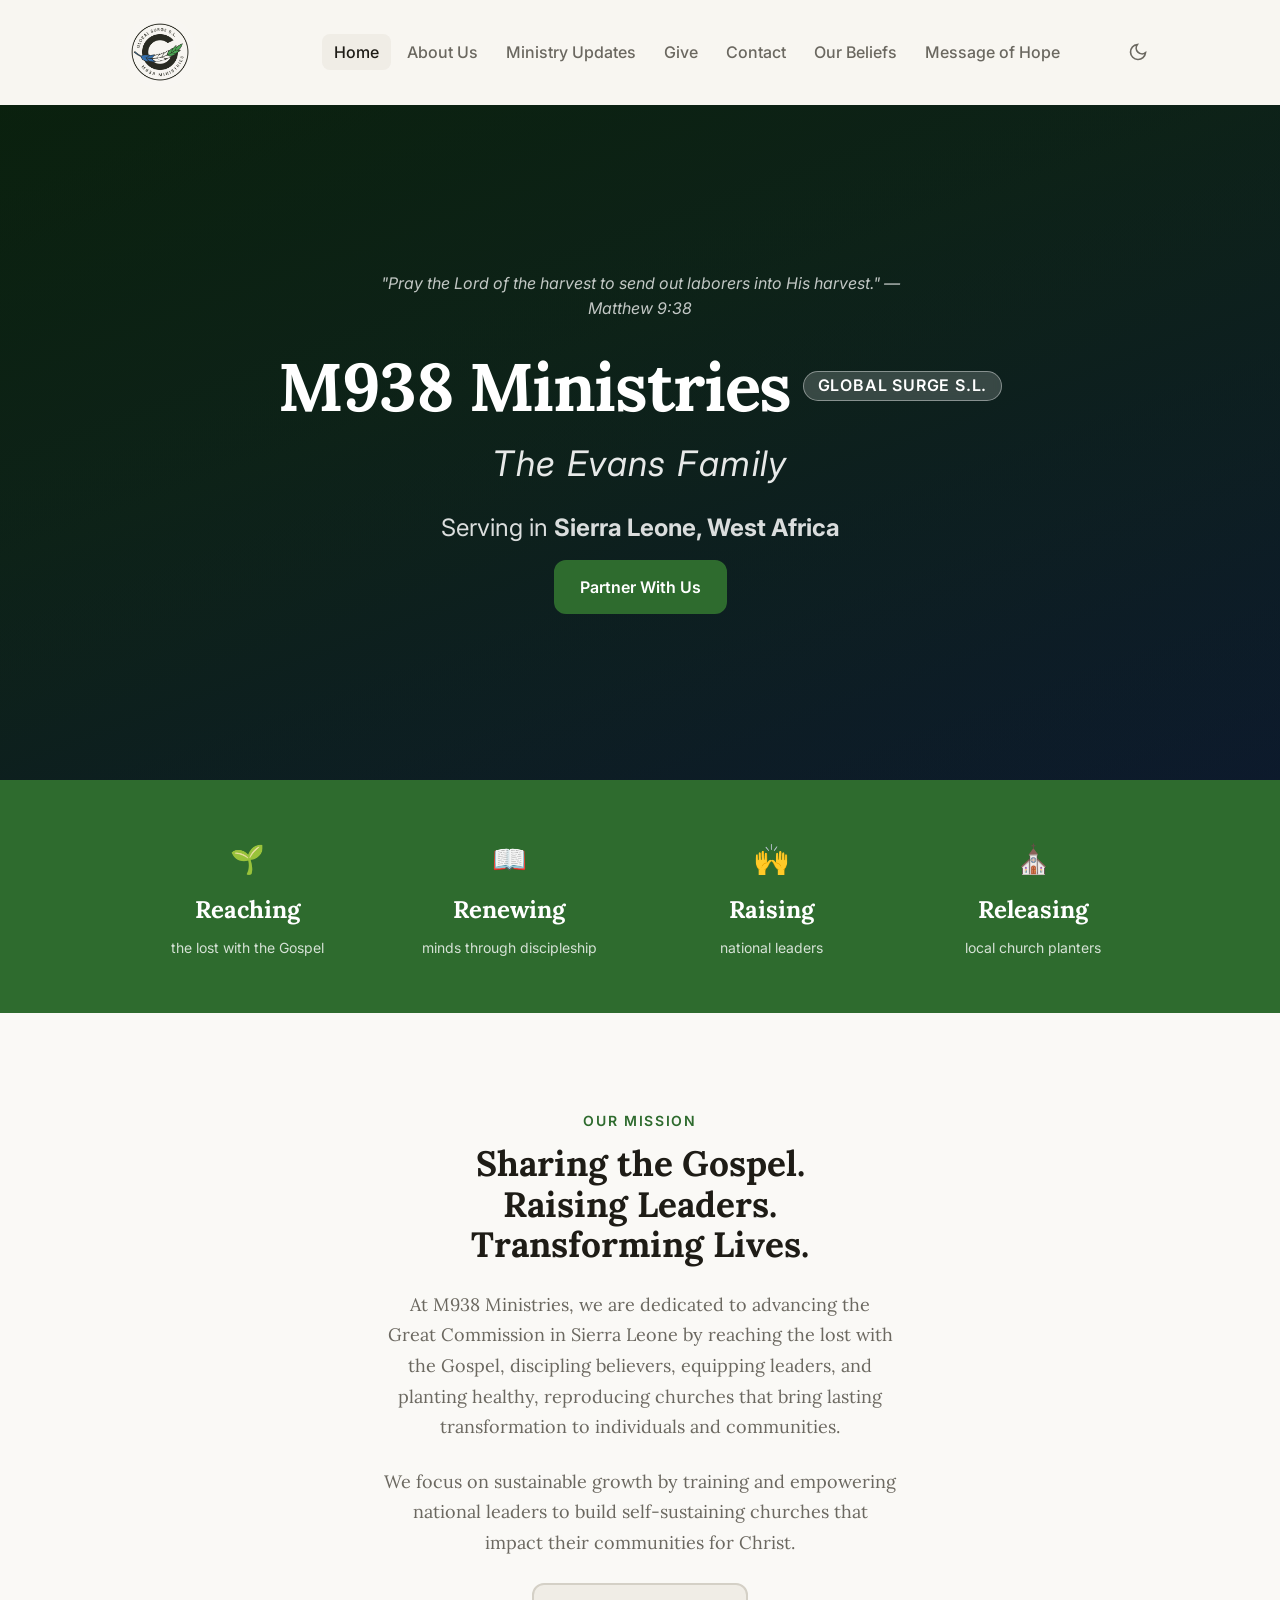
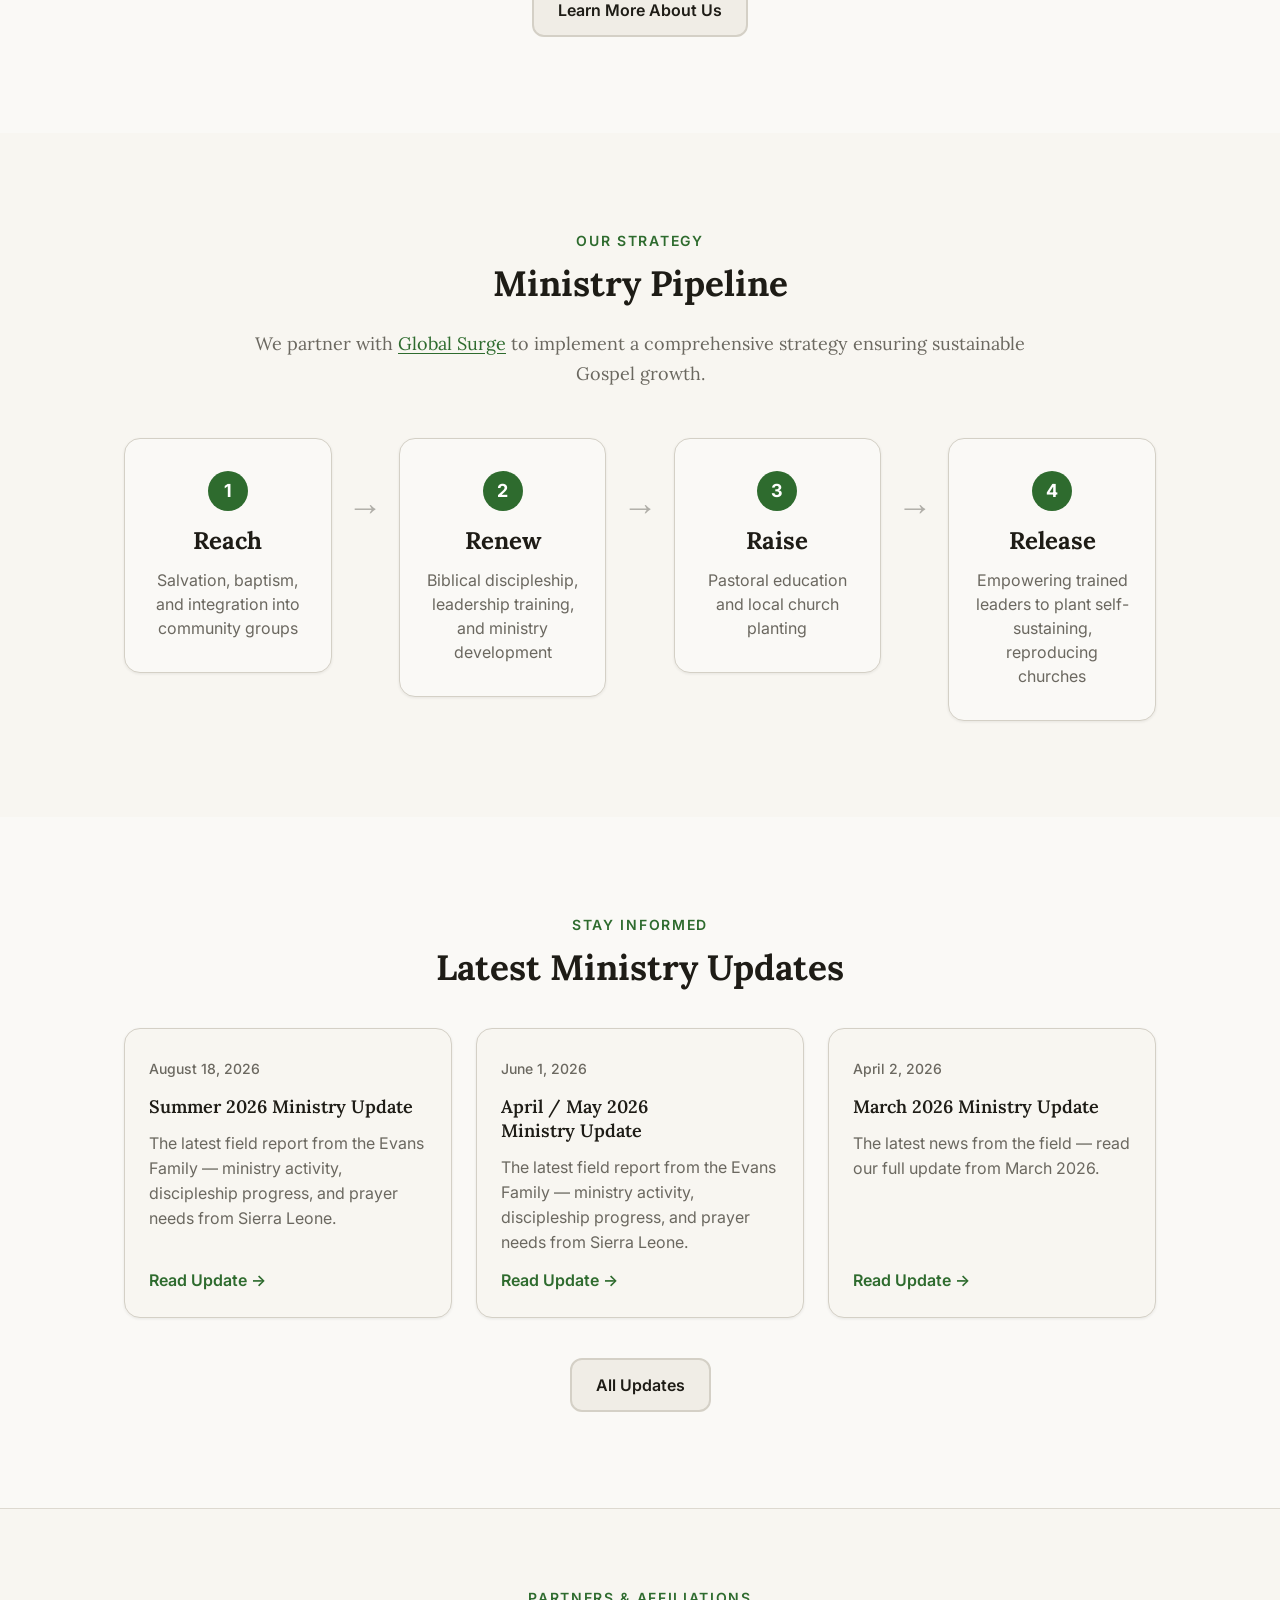
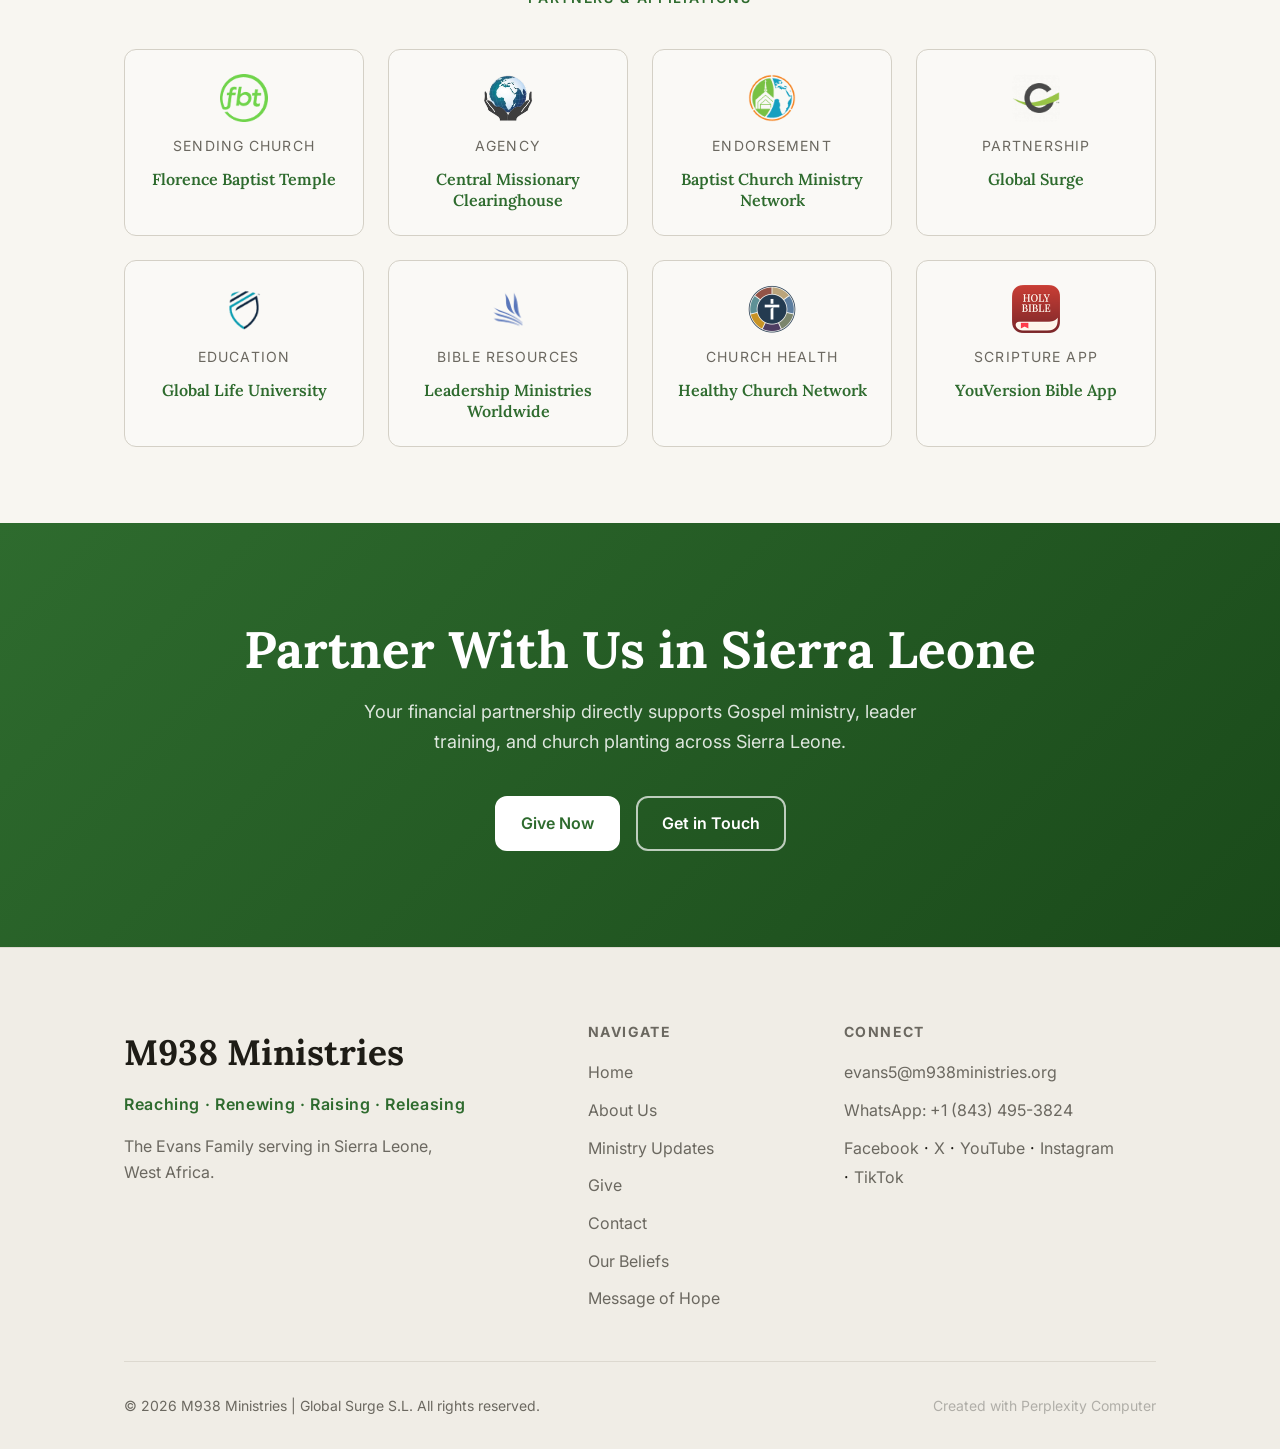
==== commit 01ca5580: "Add Summer 2026 ministry update to Updates page and home page" ====
--- a/index.html
+++ b/index.html
@@ -176,6 +176,14 @@
     <div class="updates-grid">
       <article class="update-card">
         <div class="update-meta">
+          <time class="update-date">August 18, 2026</time>
+        </div>
+        <h3 class="update-title"><a href="https://mailchi.mp/m938ministries/summerupdate2026" target="_blank" rel="noopener">Summer 2026 Ministry Update</a></h3>
+        <p class="update-excerpt">The latest field report from the Evans Family — ministry activity, discipleship progress, and prayer needs from Sierra Leone.</p>
+        <a href="https://mailchi.mp/m938ministries/summerupdate2026" target="_blank" rel="noopener" class="update-link">Read Update →</a>
+      </article>
+      <article class="update-card">
+        <div class="update-meta">
           <time class="update-date">June 1, 2026</time>
         </div>
         <h3 class="update-title"><a href="https://mailchi.mp/m938ministries/april_may2026update" target="_blank" rel="noopener">April / May 2026 Ministry Update</a></h3>
@@ -189,14 +197,6 @@
         <h3 class="update-title"><a href="https://mailchi.mp/m938ministries/march2026update" target="_blank" rel="noopener">March 2026 Ministry Update</a></h3>
         <p class="update-excerpt">The latest news from the field — read our full update from March 2026.</p>
         <a href="https://mailchi.mp/m938ministries/march2026update" target="_blank" rel="noopener" class="update-link">Read Update →</a>
-      </article>
-      <article class="update-card">
-        <div class="update-meta">
-          <time class="update-date">March 2, 2026</time>
-        </div>
-        <h3 class="update-title"><a href="https://mailchi.mp/m938ministries/jan_feb2026_update" target="_blank" rel="noopener">January / February 2026 Ministry Update</a></h3>
-        <p class="update-excerpt">The latest news from the field — read our full update from January and February 2026.</p>
-        <a href="https://mailchi.mp/m938ministries/jan_feb2026_update" target="_blank" rel="noopener" class="update-link">Read Update →</a>
       </article>
     </div>
     <div class="center" style="margin-top: var(--space-10)">
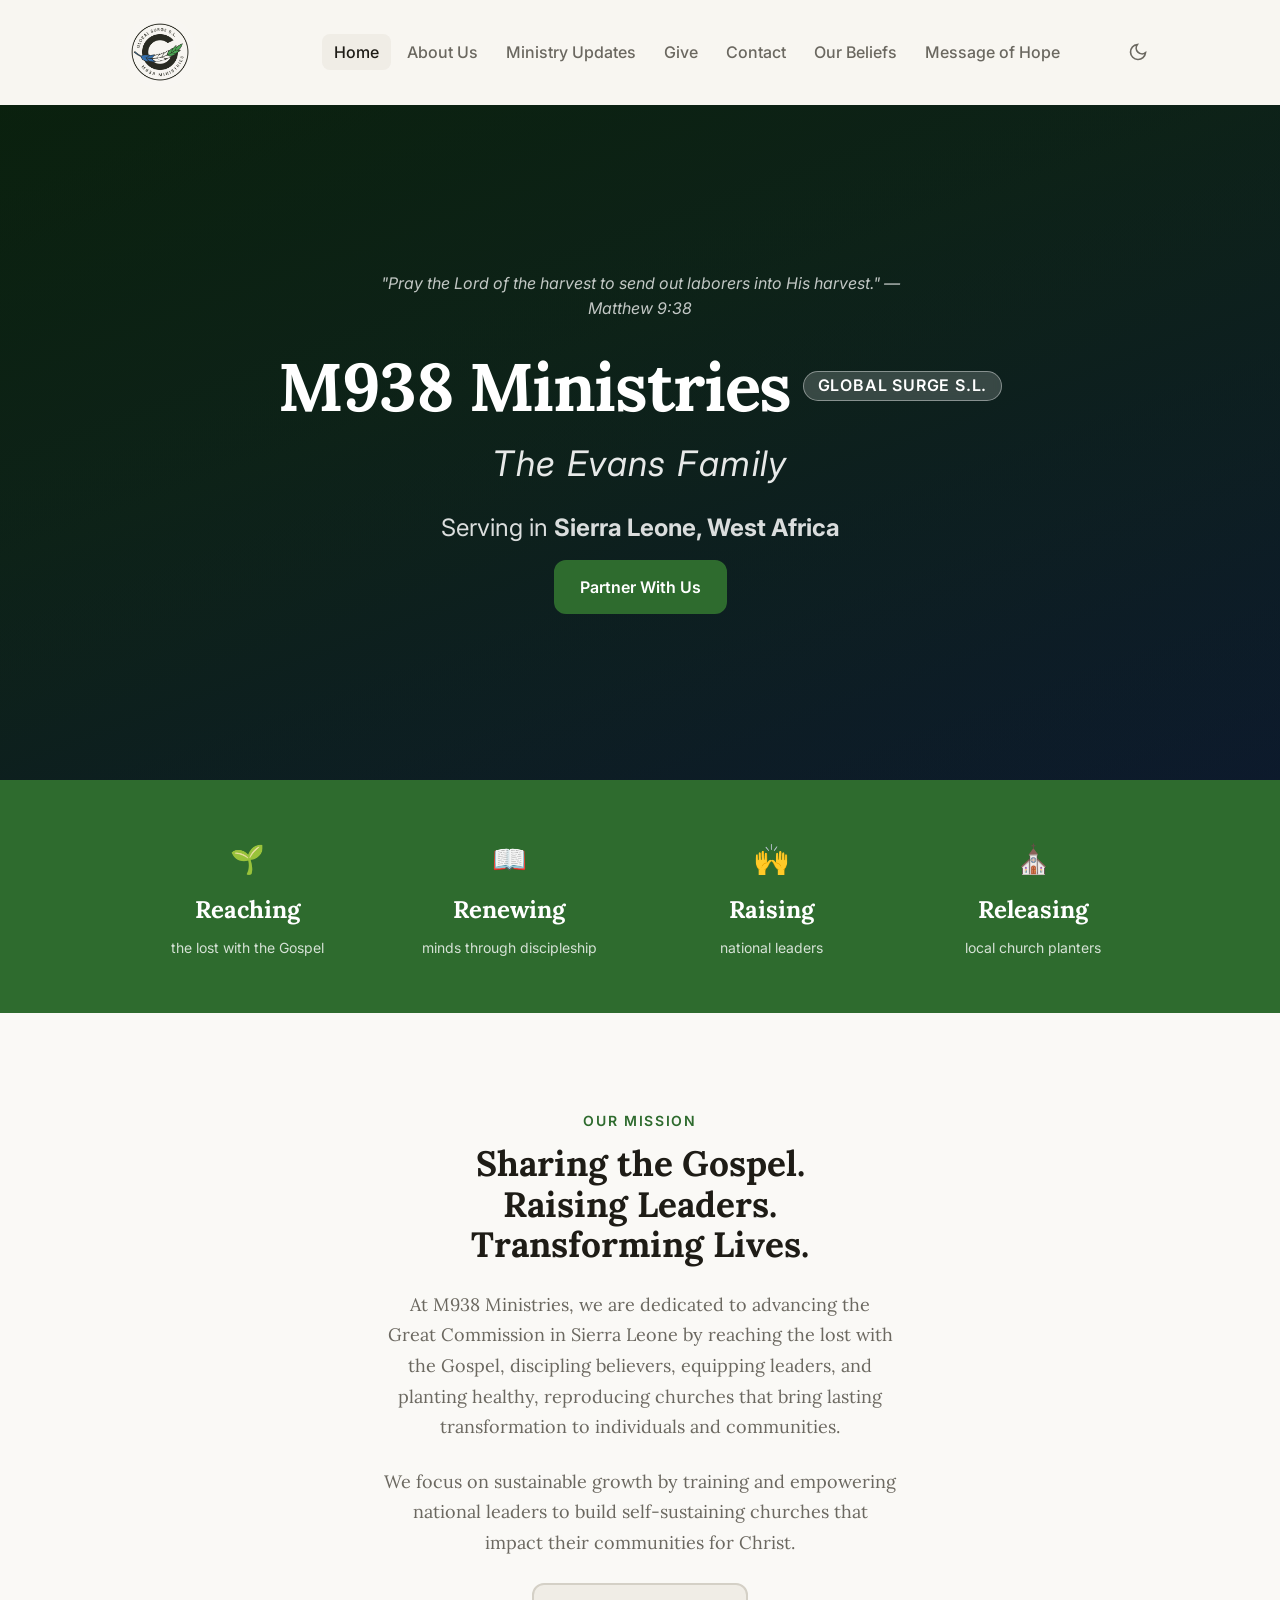
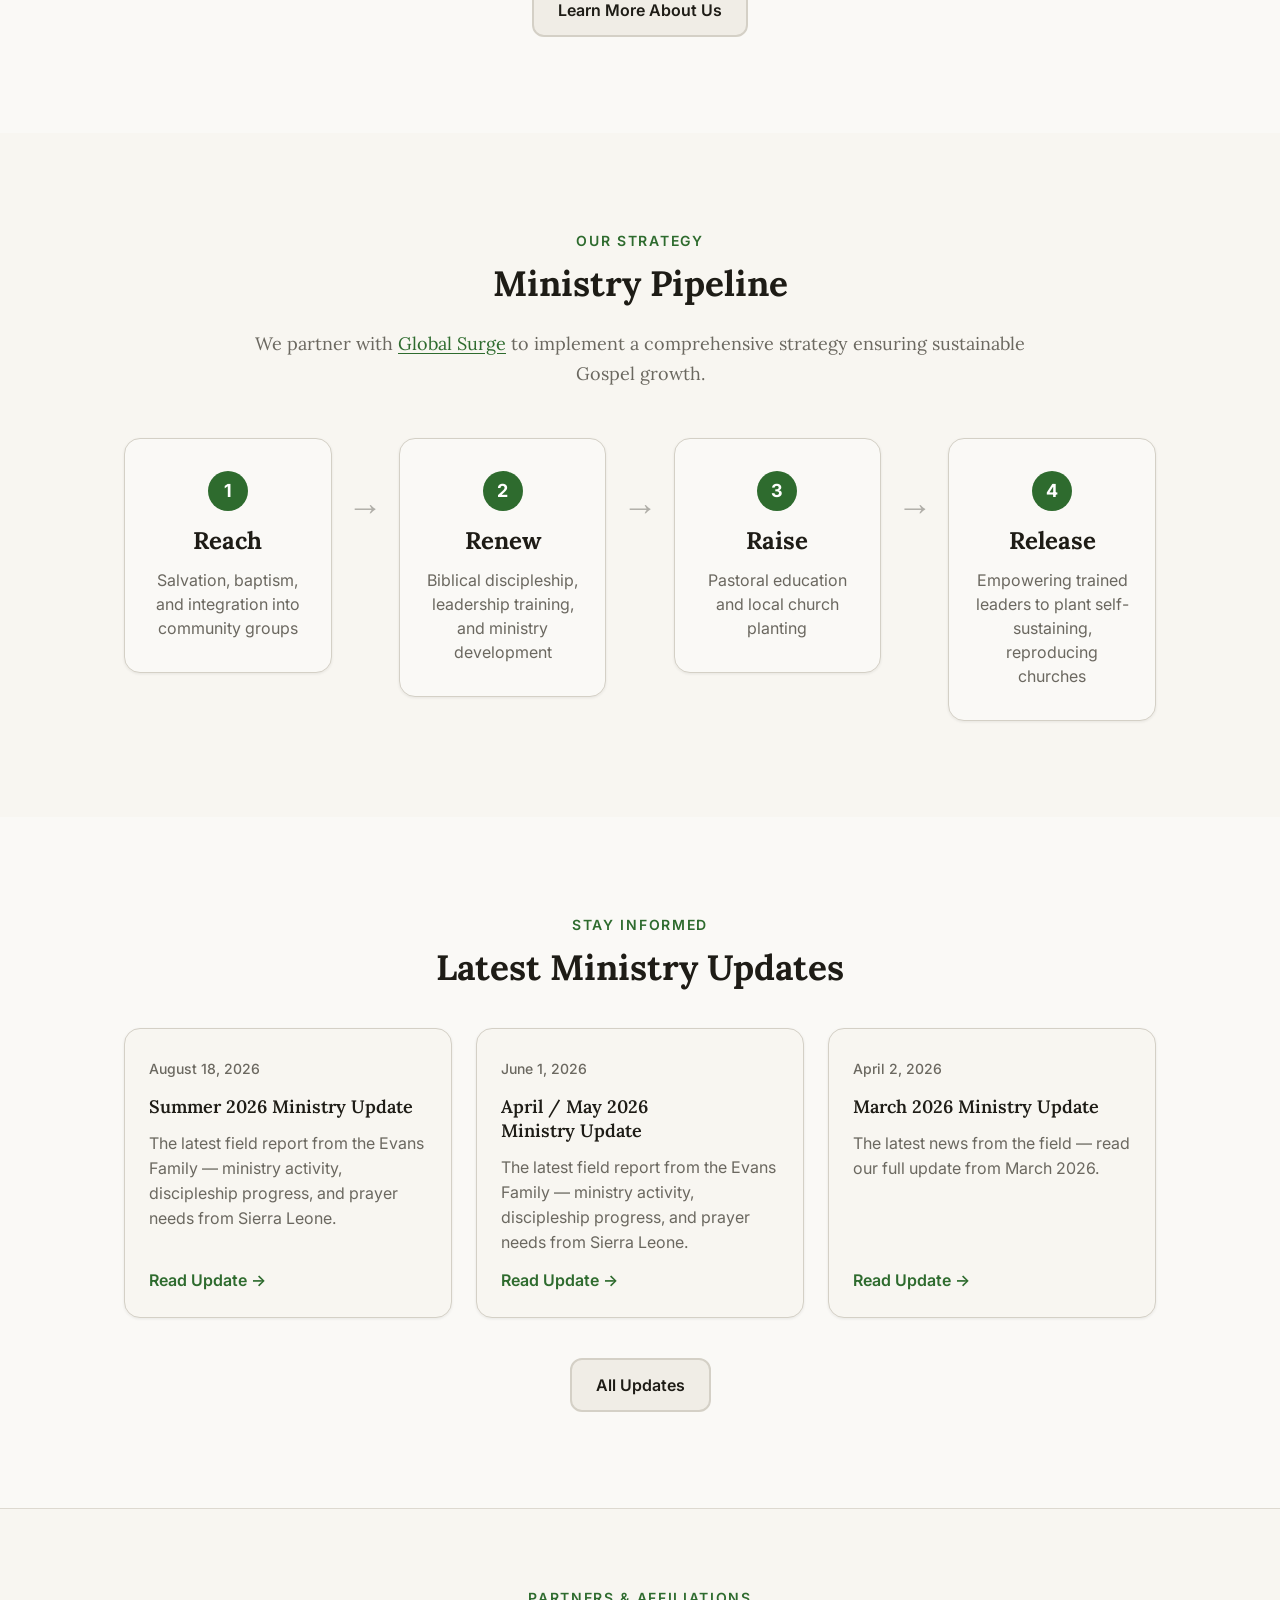
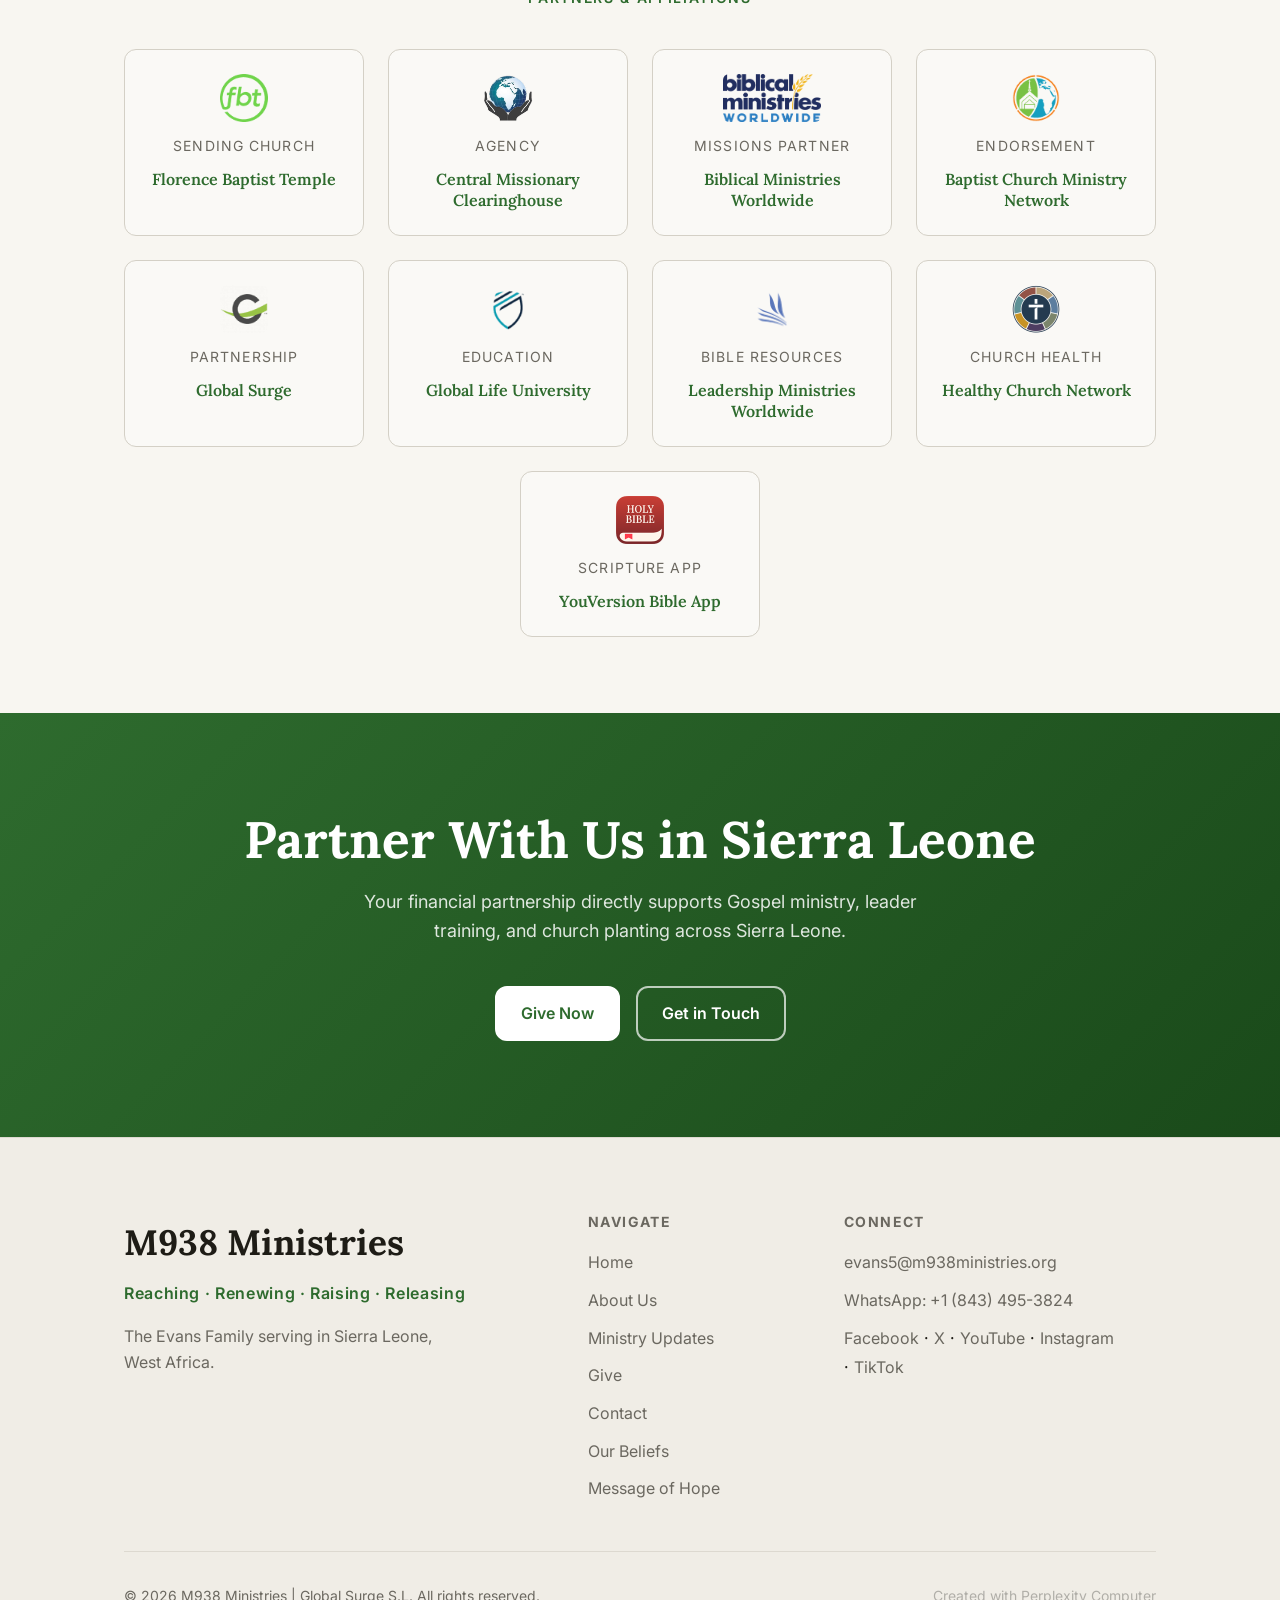
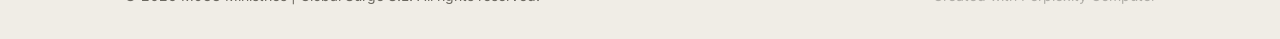
==== commit 096aeecd: "Add Biblical Ministries Worldwide to Partners & Affiliations" ====
--- a/index.html
+++ b/index.html
@@ -219,6 +219,11 @@
         <img src="logo-cmc.png" alt="Central Missionary Clearinghouse" class="partner-logo">
         <p class="partner-role">Agency</p>
         <a href="http://www.cmcmissions.org/" target="_blank" rel="noopener" class="partner-name">Central Missionary Clearinghouse</a>
+      </div>
+      <div class="partner-item">
+        <img src="logo-bmw.png" alt="Biblical Ministries Worldwide" class="partner-logo">
+        <p class="partner-role">Missions Partner</p>
+        <a href="https://www.biblicalministries.org/missionary/shaun-evans" target="_blank" rel="noopener" class="partner-name">Biblical Ministries Worldwide</a>
       </div>
       <div class="partner-item">
         <img src="logo-bcmn.png" alt="Baptist Church Ministry Network" class="partner-logo">
--- a/style.css
+++ b/style.css
@@ -665,13 +665,16 @@
   text-align: center;
 }
 .partners-grid {
-  display: grid;
-  grid-template-columns: repeat(4, 1fr);
+  display: flex;
+  flex-wrap: wrap;
+  justify-content: center;
   gap: var(--space-6);
   margin-top: var(--space-10);
 }
-@media (max-width: 1000px) { .partners-grid { grid-template-columns: repeat(3, 1fr); } }
+@media (max-width: 1000px) { .partner-item { width: calc((100% - 2 * var(--space-6)) / 3); } }
 .partner-item {
+  width: calc((100% - 3 * var(--space-6)) / 4);
+  box-sizing: border-box;
   text-align: center;
   padding: var(--space-6) var(--space-4);
   background: var(--color-surface);
@@ -724,8 +727,8 @@
   line-height: 1.3;
 }
 .partner-name:hover { text-decoration: underline; text-underline-offset: 3px; }
-@media (max-width: 800px) { .partners-grid { grid-template-columns: repeat(2, 1fr); } }
-@media (max-width: 480px) { .partners-grid { grid-template-columns: 1fr; } }
+@media (max-width: 800px) { .partner-item { width: calc((100% - var(--space-6)) / 2); } }
+@media (max-width: 480px) { .partner-item { width: 100%; } }
 
 /* === CTA BANNER === */
 .cta-banner {
@@ -1229,3 +1232,5 @@
   text-align: center;
   display: block;
 }
+
+@media (max-width: 600px) { .give-grid { grid-template-columns: 1fr !important; } }
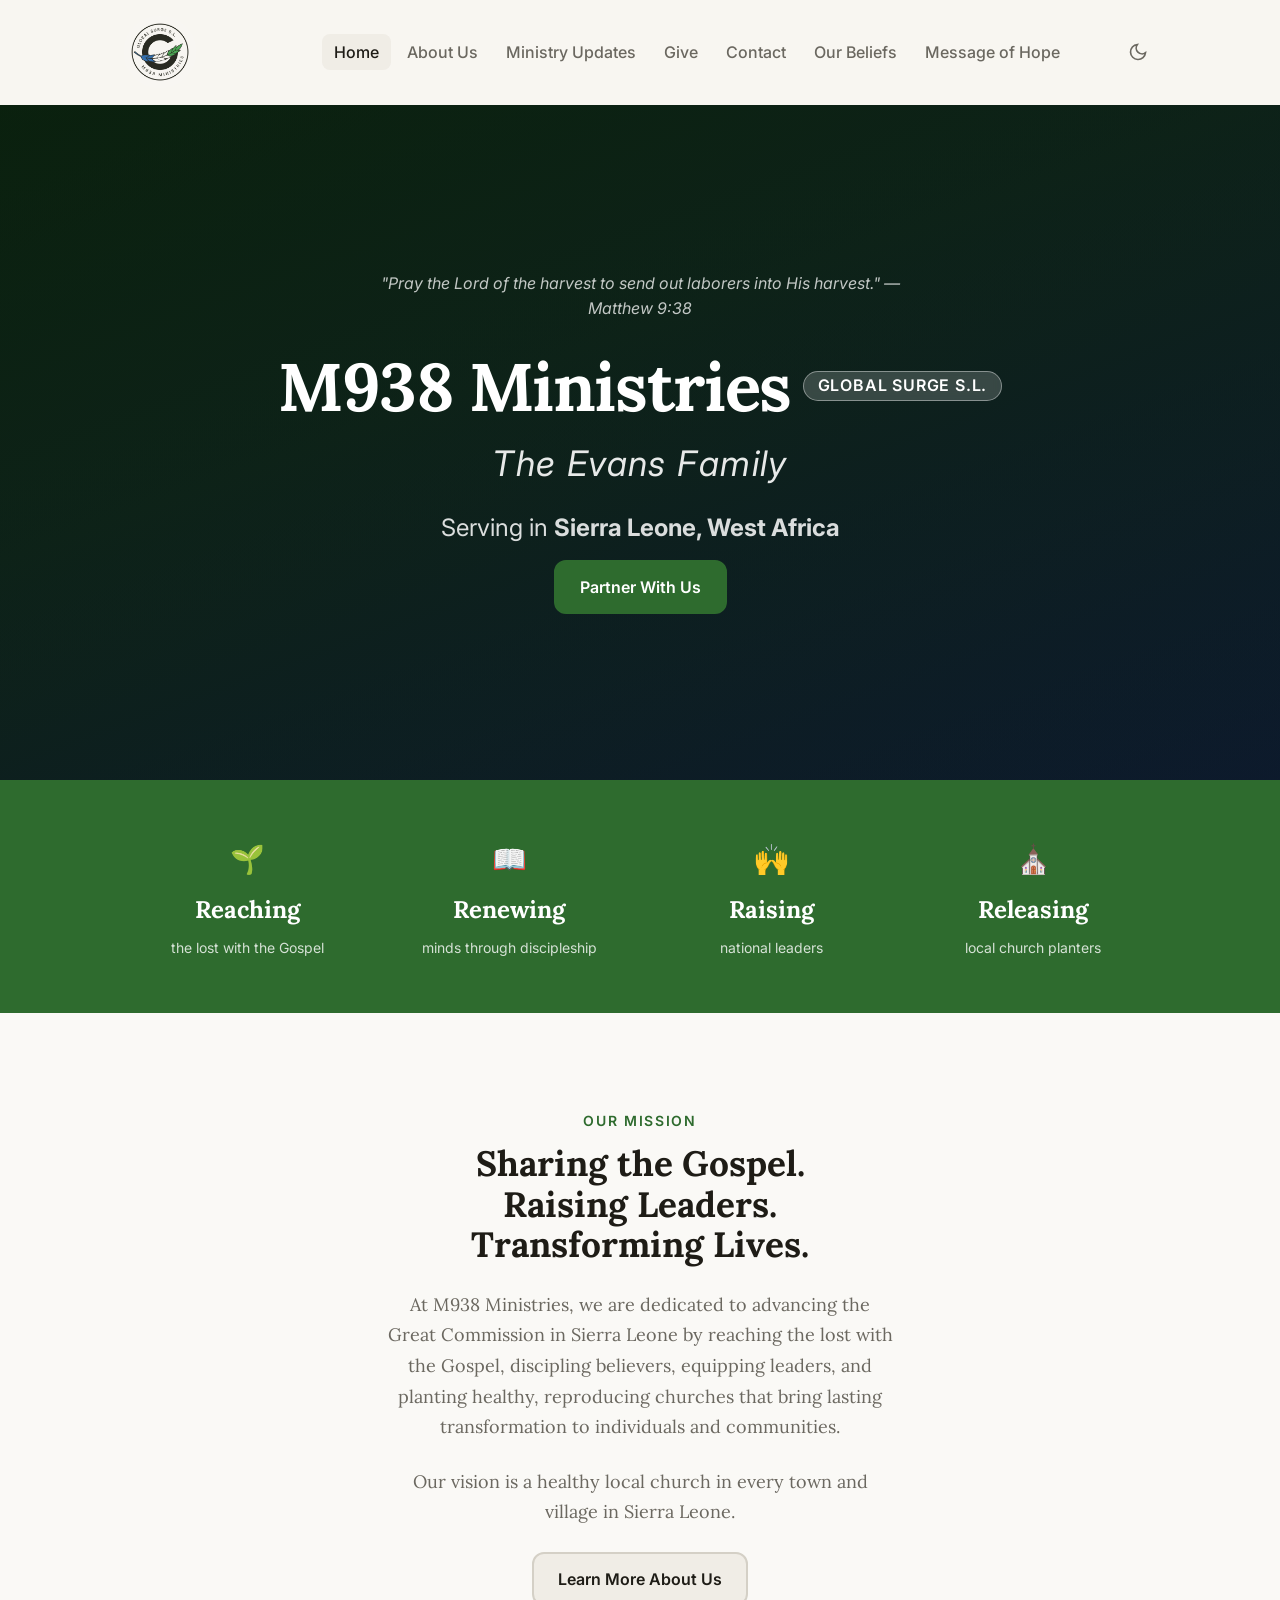
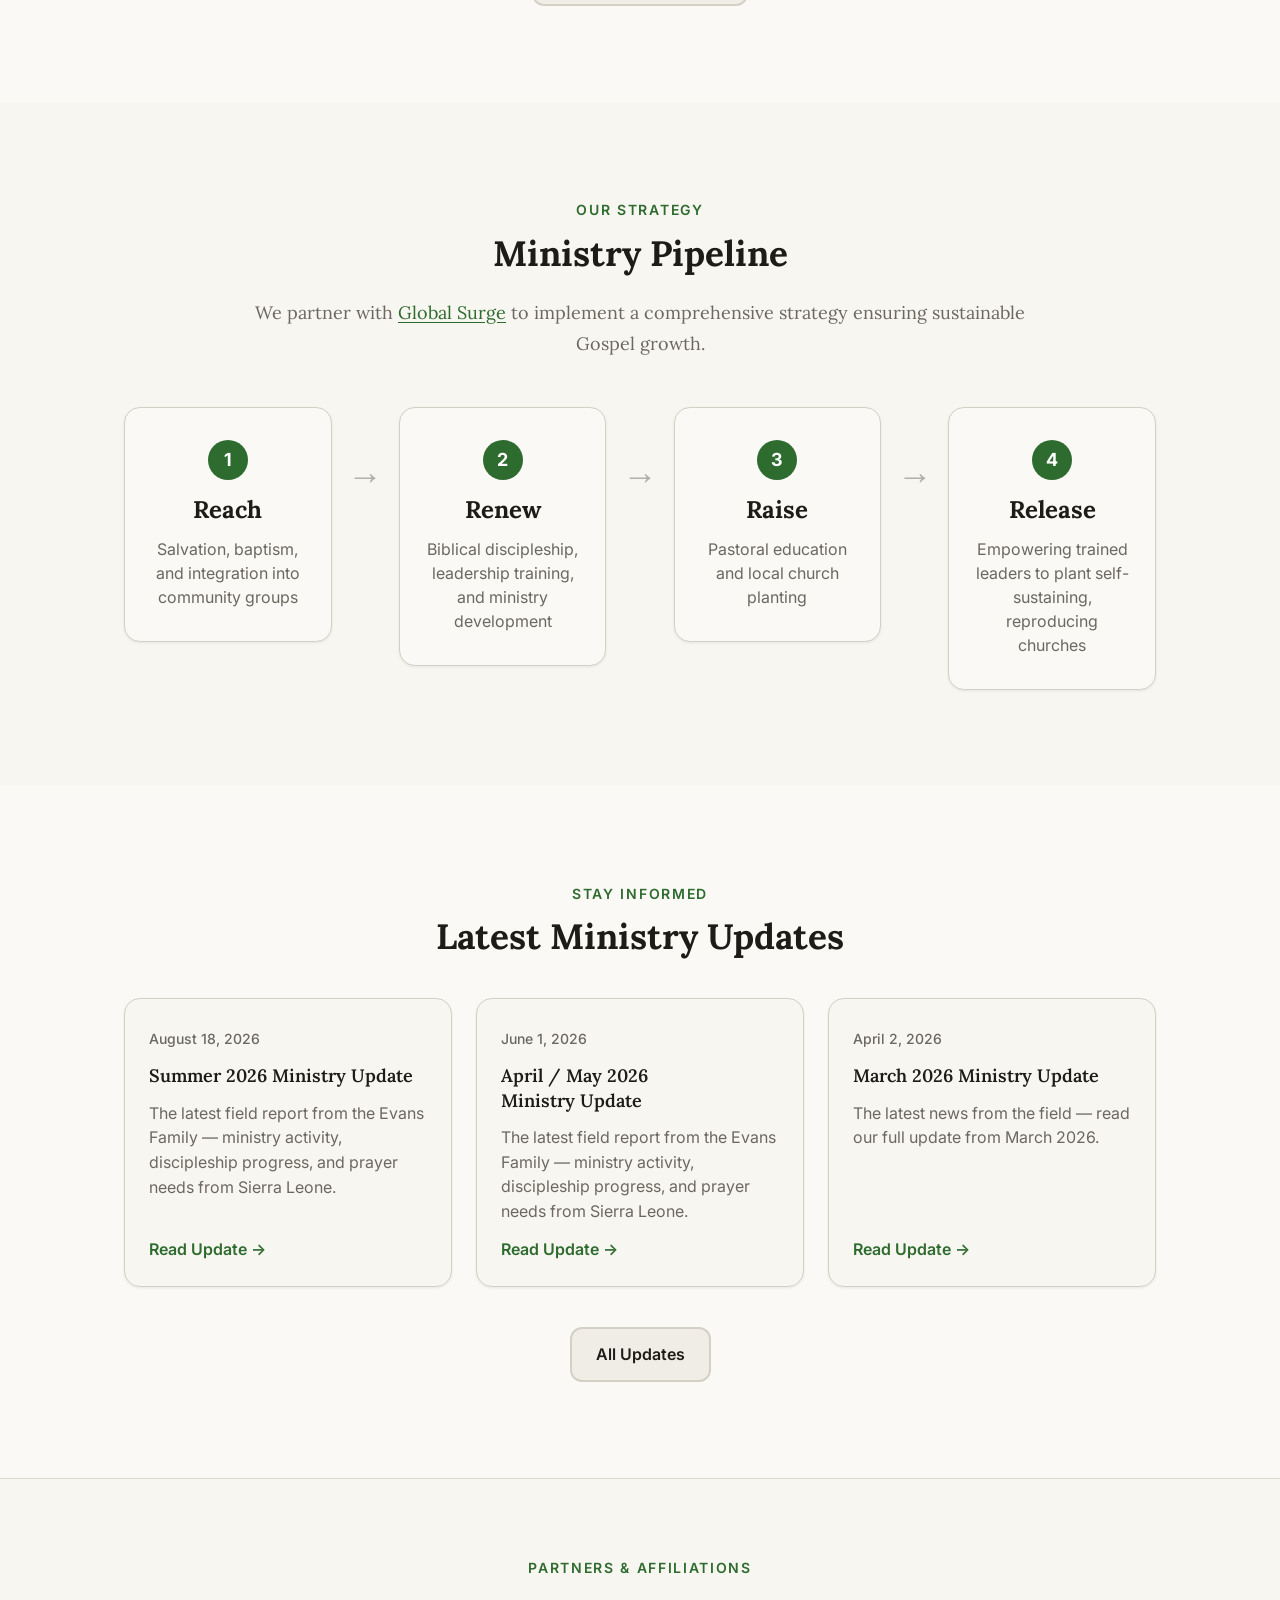
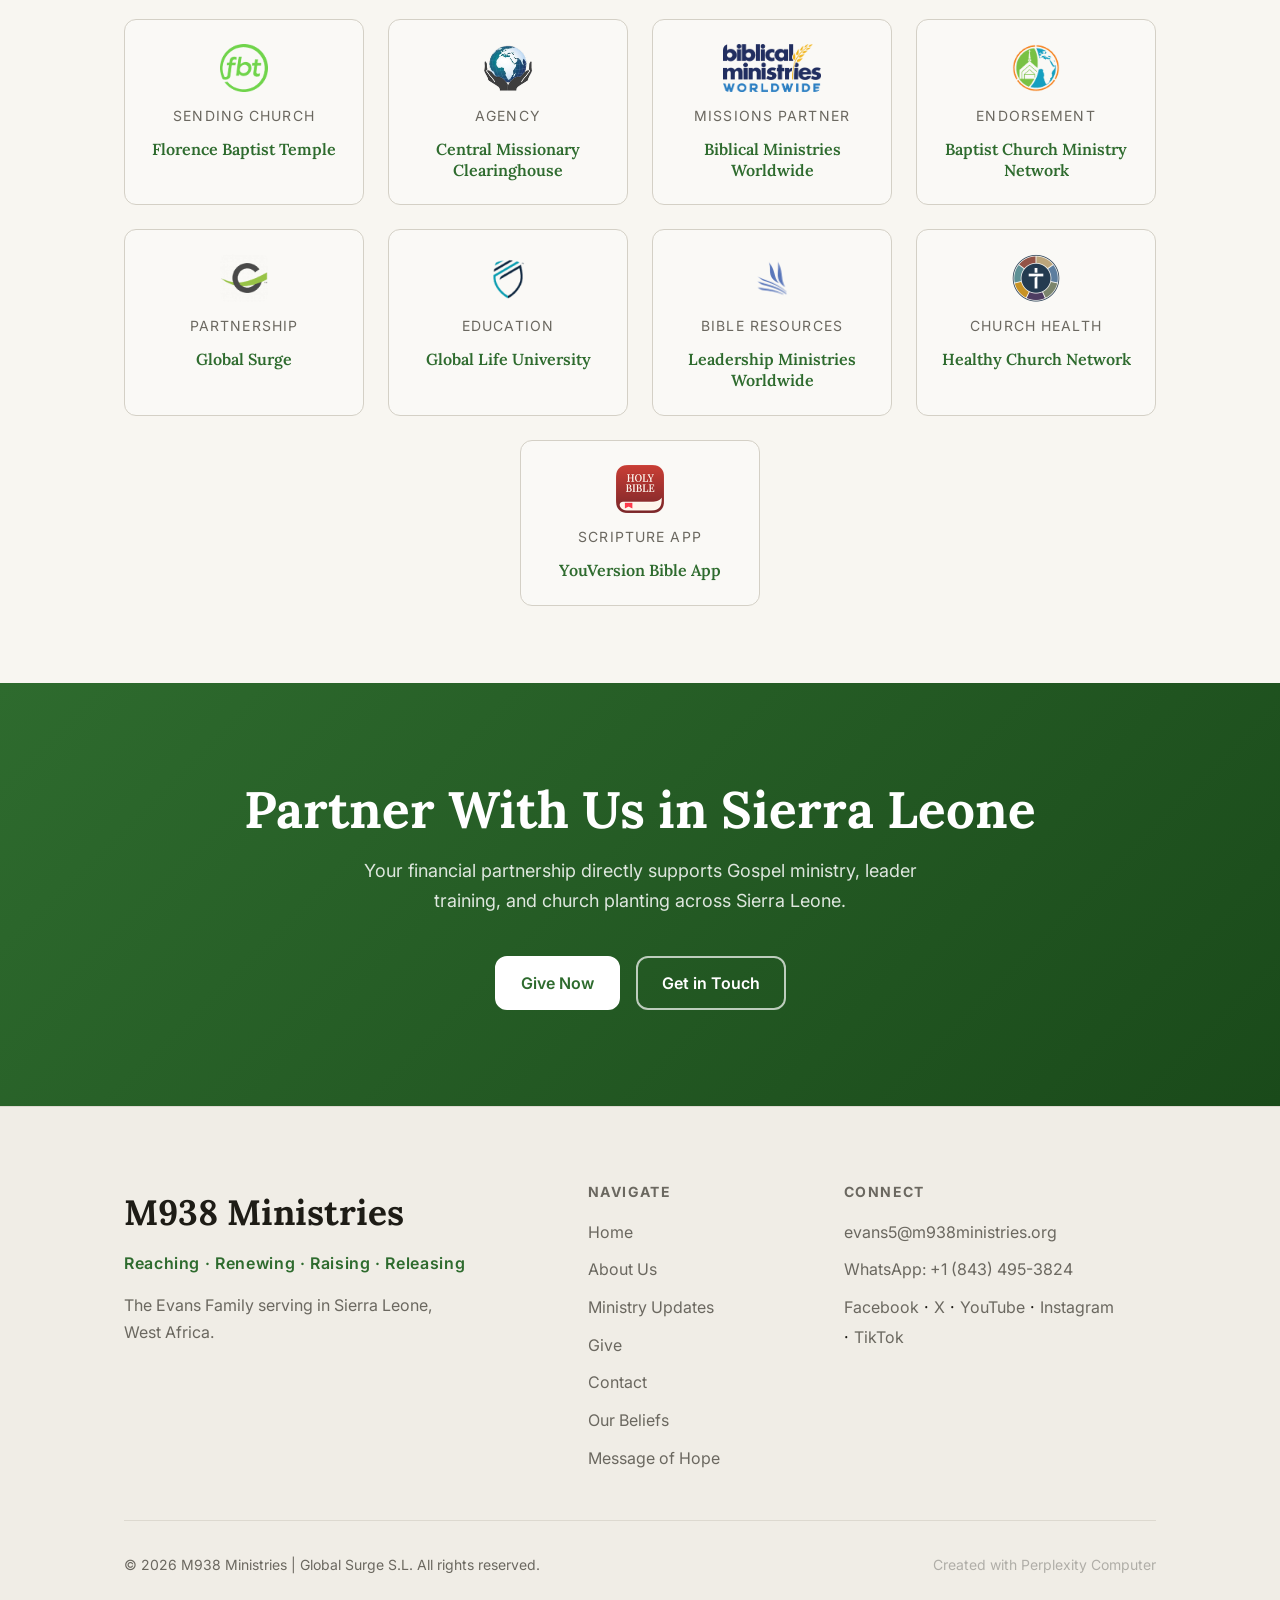
==== commit 1cdc5abe: "Add Our Approach section to About; update Home mission vision line" ====
--- a/index.html
+++ b/index.html
@@ -129,8 +129,8 @@
     <p class="section-eyebrow">Our Mission</p>
     <h2 class="section-title">Sharing the Gospel.<br>Raising Leaders.<br>Transforming Lives.</h2>
     <p class="section-body">At M938 Ministries, we are dedicated to advancing the Great Commission in Sierra Leone by reaching the lost with the Gospel, discipling believers, equipping leaders, and planting healthy, reproducing churches that bring lasting transformation to individuals and communities.</p>
-    <p class="section-body">We focus on sustainable growth by training and empowering national leaders to build self-sustaining churches that impact their communities for Christ.</p>
-    <a href="about.html" class="btn btn--secondary">Learn More About Us</a>
+    <p class="section-body">Our vision is a healthy local church in every town and village in Sierra Leone.</p>
+    <a href="about.html#our-strategy" class="btn btn--secondary">Learn More About Us</a>
   </div>
 </section>
 
@@ -223,7 +223,7 @@
       <div class="partner-item">
         <img src="logo-bmw.png" alt="Biblical Ministries Worldwide" class="partner-logo">
         <p class="partner-role">Missions Partner</p>
-        <a href="https://www.biblicalministries.org/missionary/shaun-evans" target="_blank" rel="noopener" class="partner-name">Biblical Ministries Worldwide</a>
+        <a href="https://www.biblicalministries.org/" target="_blank" rel="noopener" class="partner-name">Biblical Ministries Worldwide</a>
       </div>
       <div class="partner-item">
         <img src="logo-bcmn.png" alt="Baptist Church Ministry Network" class="partner-logo">
--- a/style.css
+++ b/style.css
@@ -1234,3 +1234,24 @@
 }
 
 @media (max-width: 600px) { .give-grid { grid-template-columns: 1fr !important; } }
+
+/* === About: Our Approach === */
+.approach-section { scroll-margin-top: var(--space-4); }
+.approach-prose { max-width: 62ch; margin: var(--space-6) auto 0; text-align: left; }
+.approach-prose p { font-size: var(--text-base); line-height: 1.75; color: var(--color-text); margin-bottom: var(--space-4); }
+.approach-prose p:last-child { margin-bottom: 0; }
+.approach-compare { display: grid; grid-template-columns: repeat(2, 1fr); gap: var(--space-6); margin-top: var(--space-10); margin-bottom: var(--space-4); }
+.approach-card { background: var(--color-surface); border: 1px solid var(--color-border); border-radius: var(--radius-xl); padding: var(--space-8) var(--space-6); display: flex; flex-direction: column; align-items: center; text-align: center; gap: var(--space-2); box-shadow: var(--shadow-sm); box-sizing: border-box; min-width: 0; }
+.approach-card h3 { font-size: var(--text-lg); color: var(--color-text); }
+.approach-card p { font-family: var(--font-ui); font-size: var(--text-sm); line-height: 1.65; color: var(--color-text); max-width: 34ch; }
+.approach-card .approach-tag { font-size: var(--text-xs); font-weight: 600; letter-spacing: 0.08em; text-transform: uppercase; color: var(--color-text-muted); }
+.approach-icon { color: var(--color-gold); display: flex; }
+.approach-card--accent { background: var(--color-primary-light); border-color: var(--color-primary); }
+.approach-card--accent .approach-icon, .approach-card--accent .approach-tag { color: var(--color-primary); }
+.approach-heading { font-size: var(--text-xl); color: var(--color-text); margin-top: var(--space-12); text-align: center; }
+.section--centered .approach-steps { display: grid; list-style: none; padding: 0; margin: var(--space-6) 0 0; display: grid; grid-template-columns: repeat(2, 1fr); gap: var(--space-4); text-align: left; }
+.approach-step { display: flex; gap: var(--space-4); align-items: flex-start; background: var(--color-surface); border: 1px solid var(--color-border); border-radius: var(--radius-lg); padding: var(--space-5); box-sizing: border-box; min-width: 0; }
+.approach-num { flex-shrink: 0; width: 36px; height: 36px; border-radius: 50%; border: 2px solid var(--color-primary); color: var(--color-primary); font-family: var(--font-ui); font-weight: 700; display: flex; align-items: center; justify-content: center; }
+.approach-step h4 { font-size: var(--text-base); color: var(--color-text); margin-bottom: var(--space-1); }
+.approach-step p { font-family: var(--font-ui); font-size: var(--text-sm); line-height: 1.6; color: var(--color-text); }
+@media (max-width: 640px) { .approach-compare, .section--centered .approach-steps { grid-template-columns: 1fr; } }
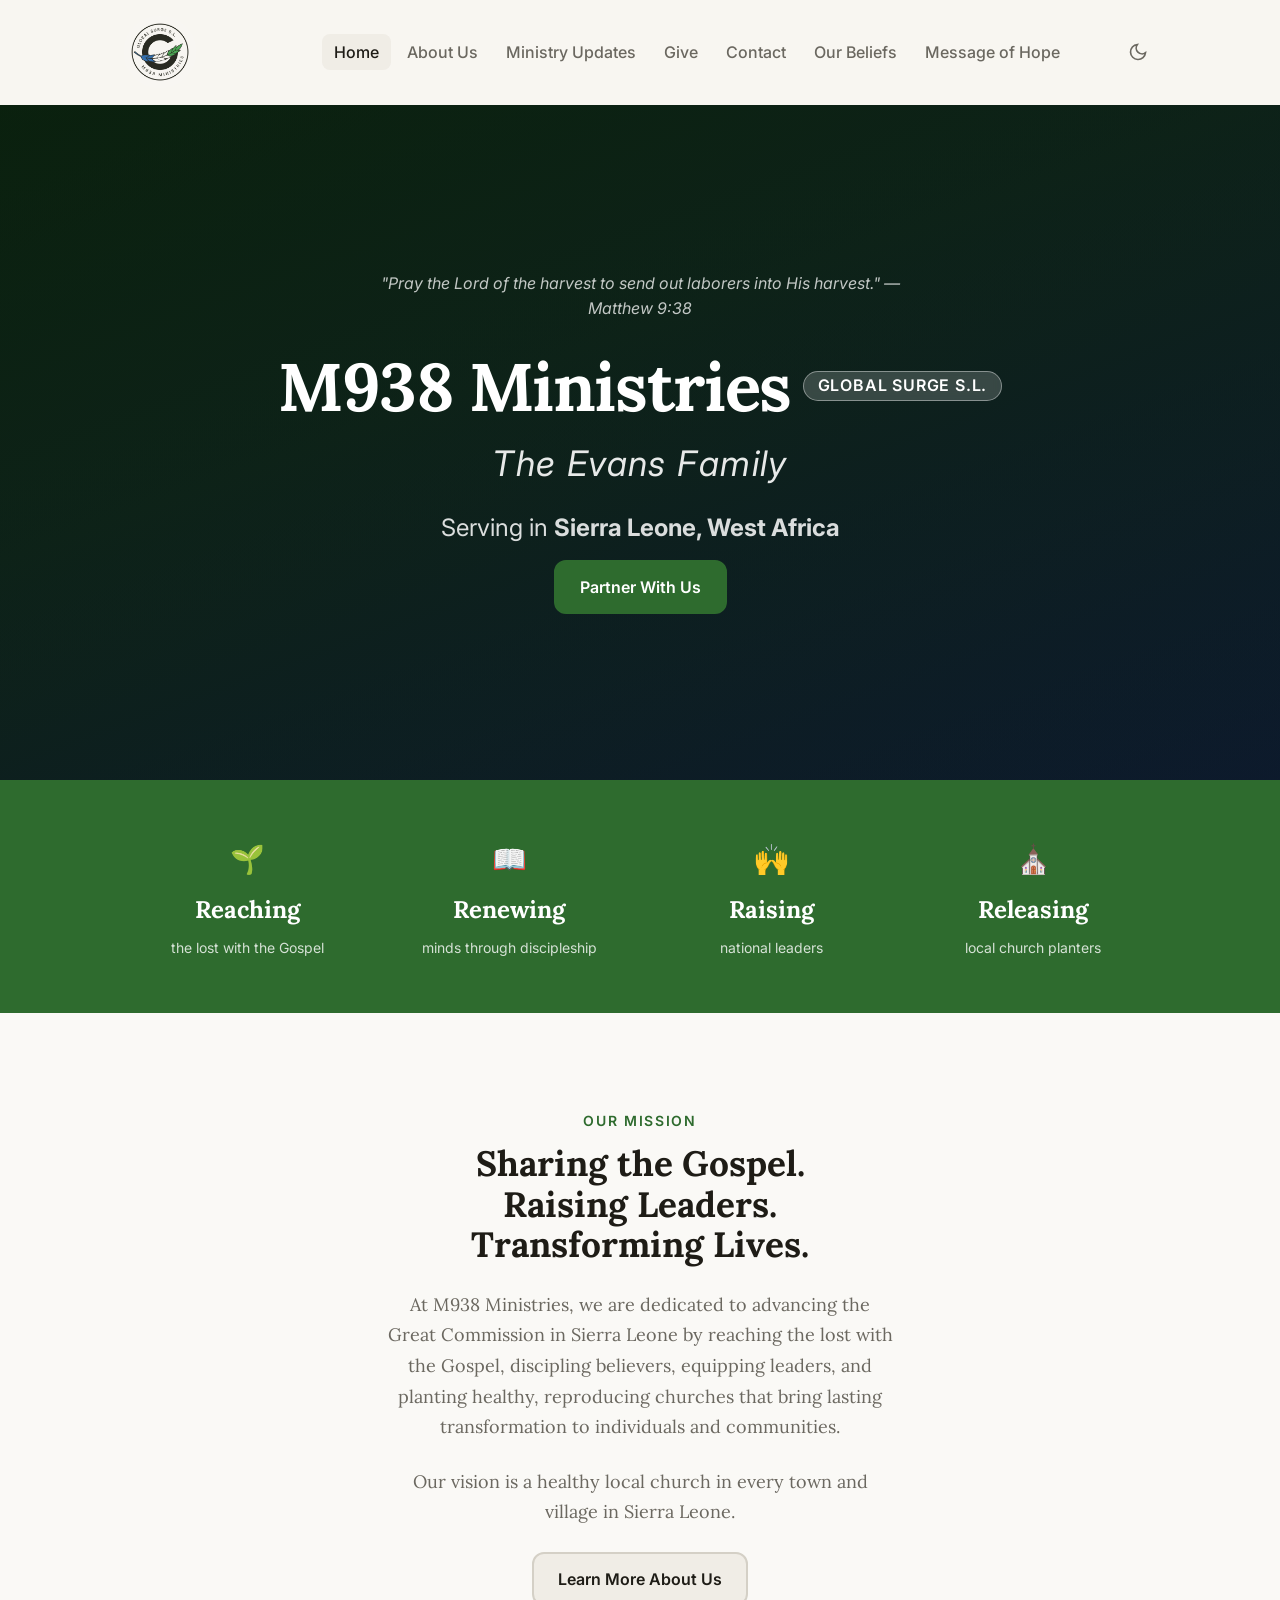
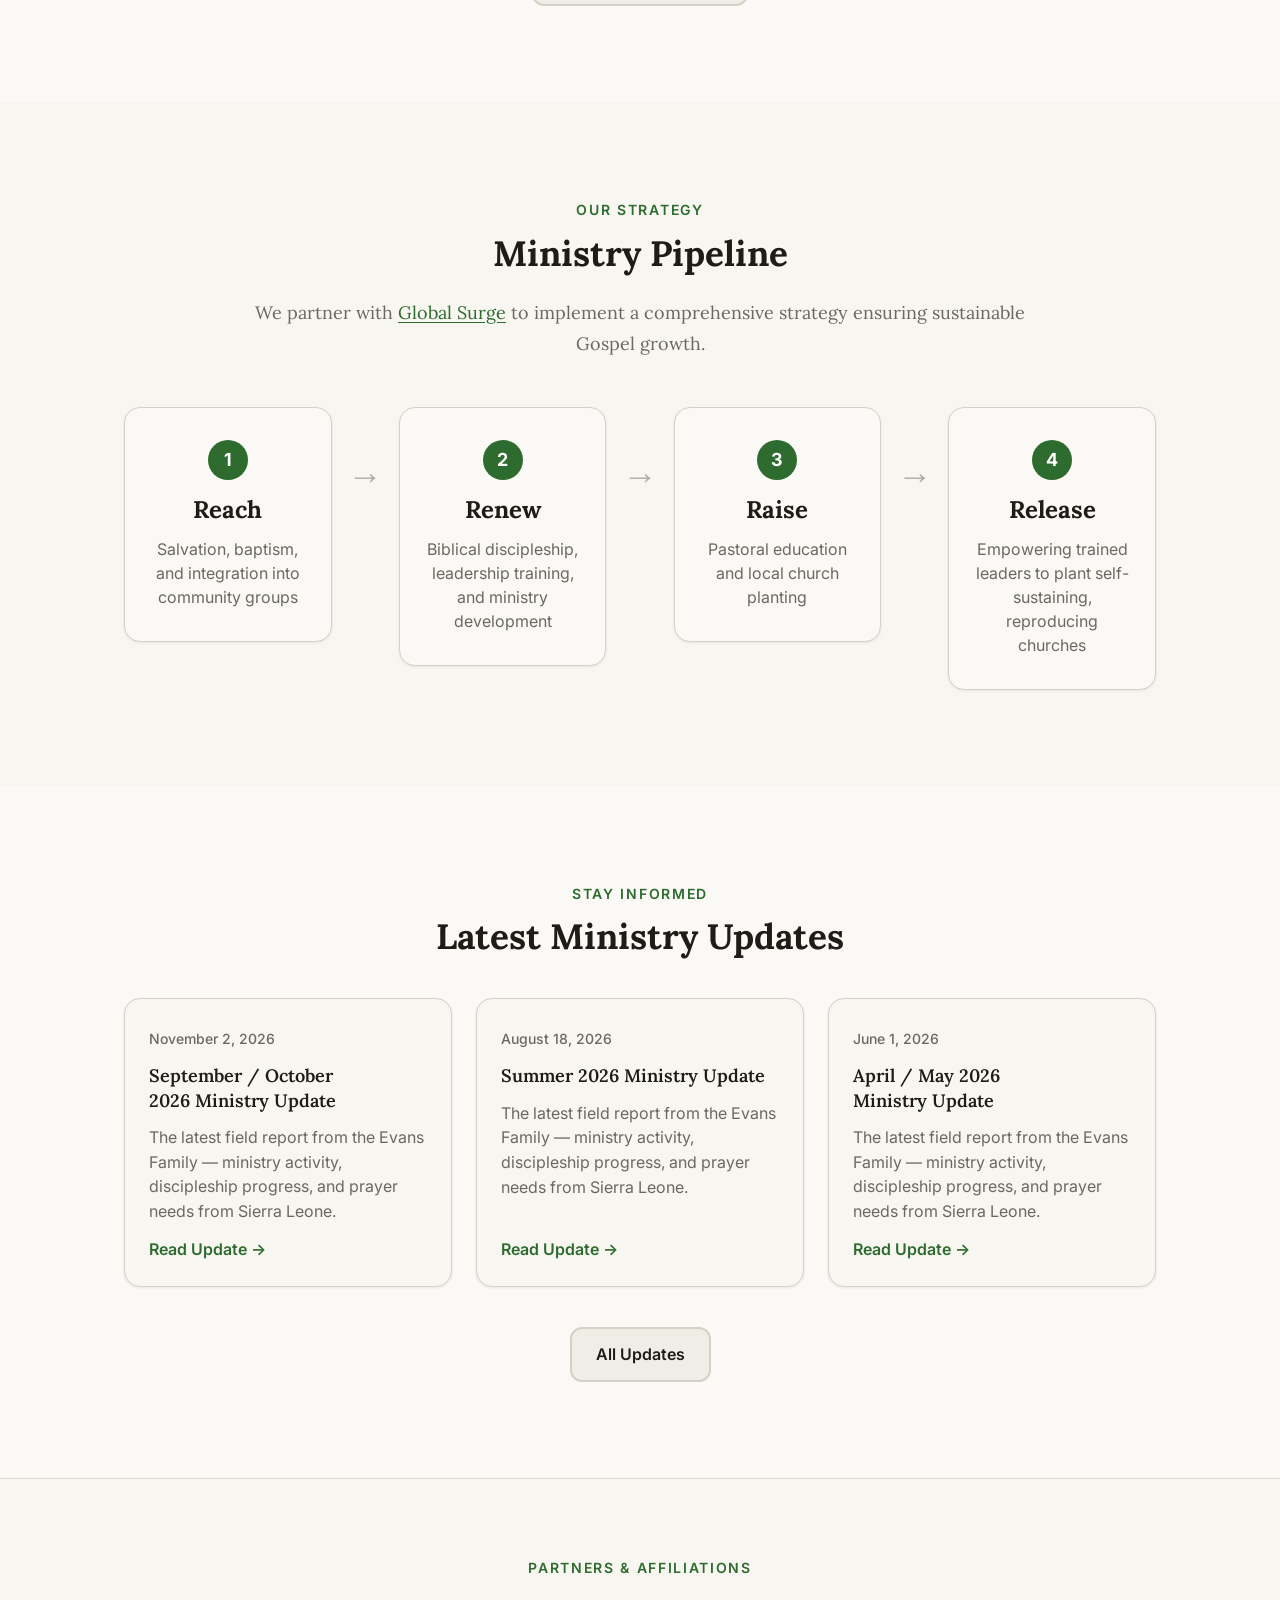
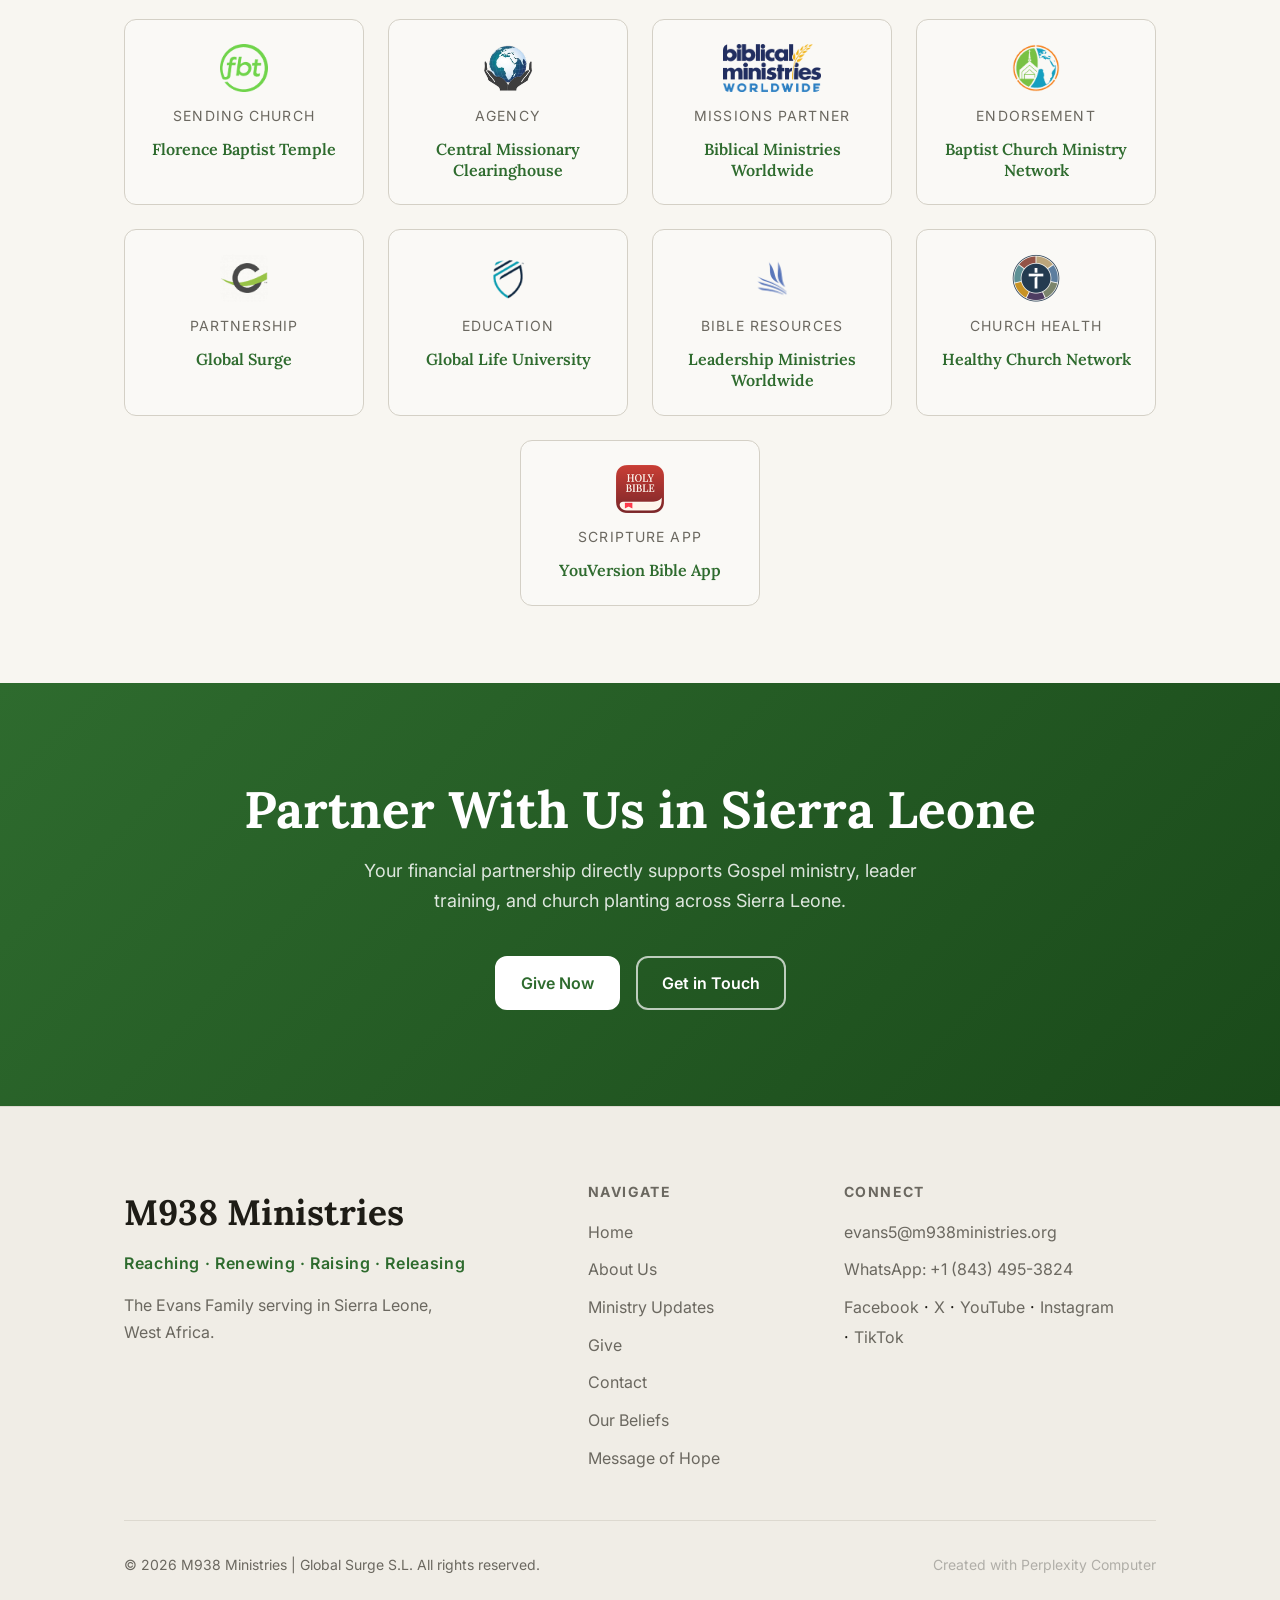
==== commit bc417e4f: "Add September/October 2026 ministry update" ====
--- a/index.html
+++ b/index.html
@@ -29,7 +29,7 @@
 <link rel="preconnect" href="https://fonts.googleapis.com">
 <link rel="preconnect" href="https://fonts.gstatic.com" crossorigin>
 <link href="https://fonts.googleapis.com/css2?family=Lora:ital,wght@0,400;0,600;0,700;1,400&family=Inter:wght@400;500;600&display=swap" rel="stylesheet">
-<link rel="stylesheet" href="style.css">
+<link rel="stylesheet" href="style.css?v=20261022">
 <link rel="icon" href="favicon.ico">
 <link rel="apple-touch-icon" href="apple-touch-icon.png">
 </head>
@@ -176,6 +176,14 @@
     <div class="updates-grid">
       <article class="update-card">
         <div class="update-meta">
+          <time class="update-date">November 2, 2026</time>
+        </div>
+        <h3 class="update-title"><a href="https://mailchi.mp/m938ministries/sept_oct2026_update" target="_blank" rel="noopener">September / October 2026 Ministry Update</a></h3>
+        <p class="update-excerpt">The latest field report from the Evans Family — ministry activity, discipleship progress, and prayer needs from Sierra Leone.</p>
+        <a href="https://mailchi.mp/m938ministries/sept_oct2026_update" target="_blank" rel="noopener" class="update-link">Read Update →</a>
+      </article>
+      <article class="update-card">
+        <div class="update-meta">
           <time class="update-date">August 18, 2026</time>
         </div>
         <h3 class="update-title"><a href="https://mailchi.mp/m938ministries/summerupdate2026" target="_blank" rel="noopener">Summer 2026 Ministry Update</a></h3>
@@ -189,14 +197,6 @@
         <h3 class="update-title"><a href="https://mailchi.mp/m938ministries/april_may2026update" target="_blank" rel="noopener">April / May 2026 Ministry Update</a></h3>
         <p class="update-excerpt">The latest field report from the Evans Family — ministry activity, discipleship progress, and prayer needs from Sierra Leone.</p>
         <a href="https://mailchi.mp/m938ministries/april_may2026update" target="_blank" rel="noopener" class="update-link">Read Update →</a>
-      </article>
-      <article class="update-card">
-        <div class="update-meta">
-          <time class="update-date">April 2, 2026</time>
-        </div>
-        <h3 class="update-title"><a href="https://mailchi.mp/m938ministries/march2026update" target="_blank" rel="noopener">March 2026 Ministry Update</a></h3>
-        <p class="update-excerpt">The latest news from the field — read our full update from March 2026.</p>
-        <a href="https://mailchi.mp/m938ministries/march2026update" target="_blank" rel="noopener" class="update-link">Read Update →</a>
       </article>
     </div>
     <div class="center" style="margin-top: var(--space-10)">
